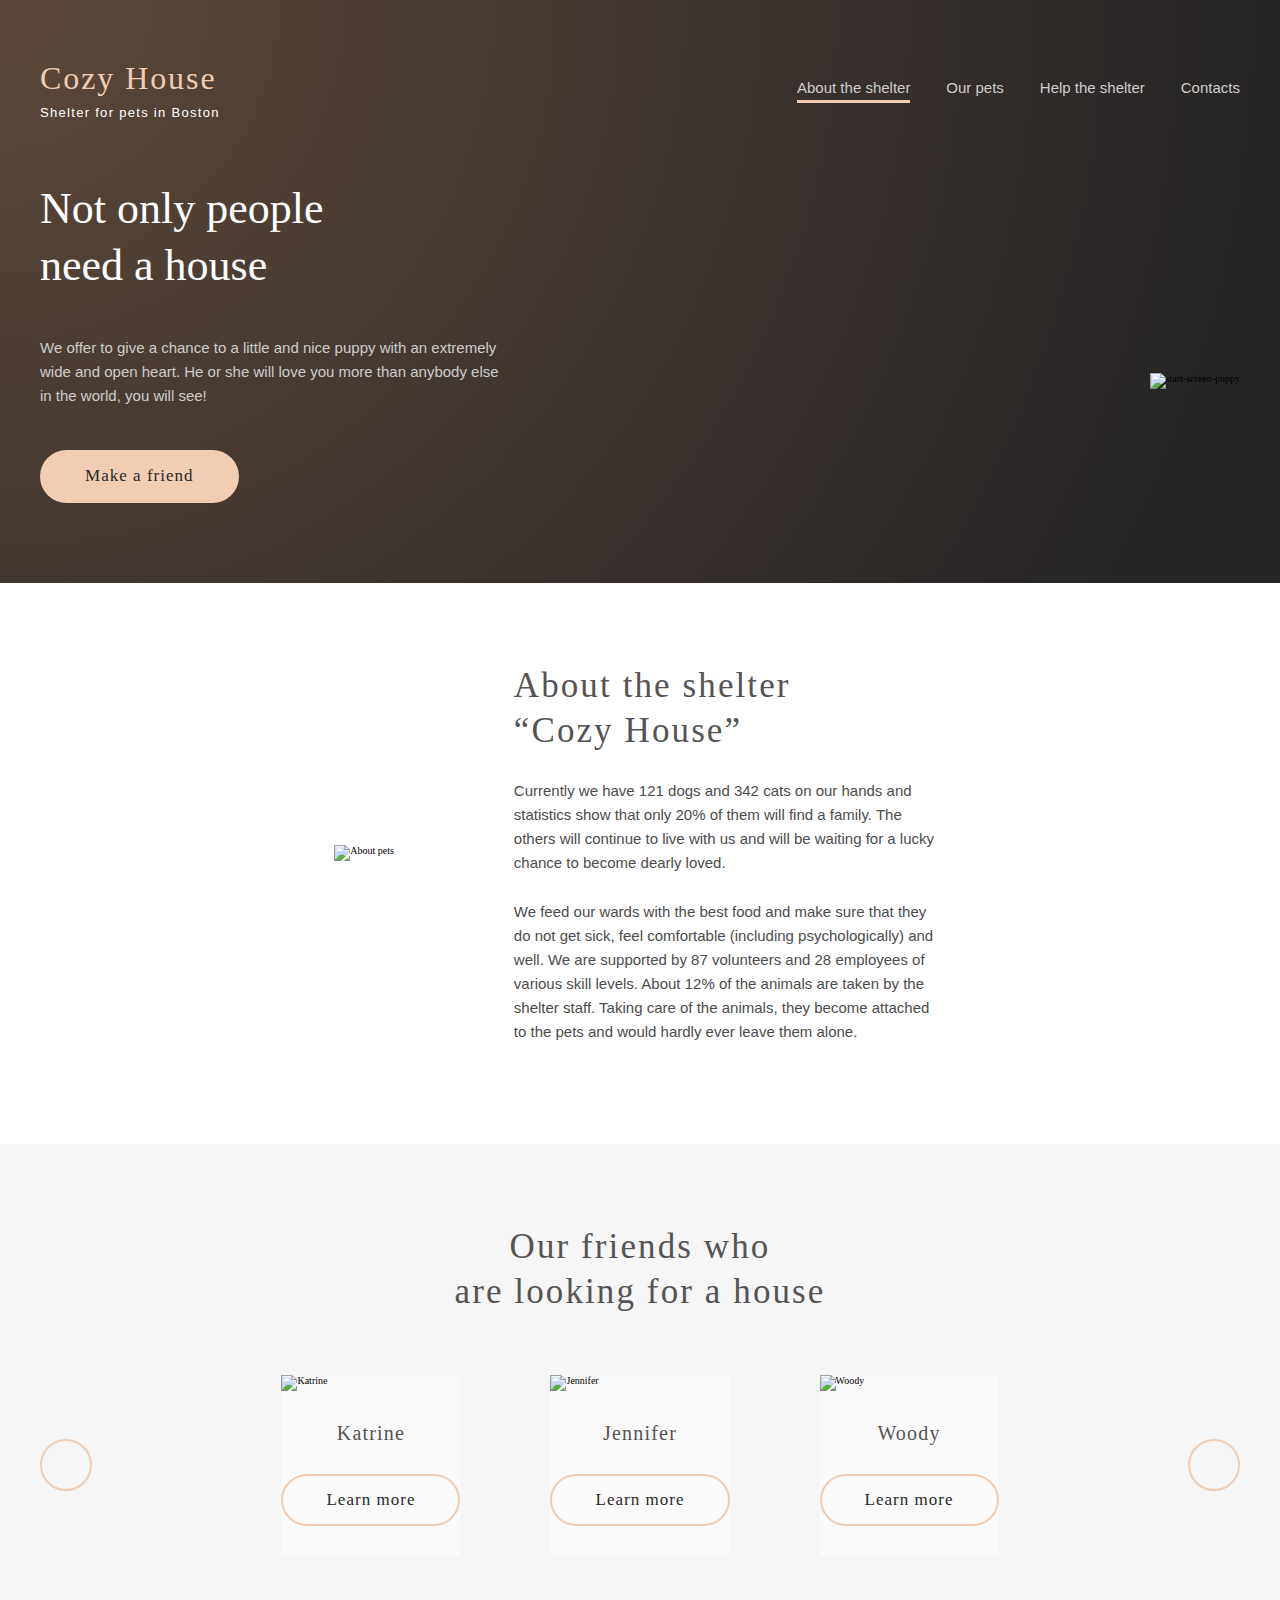
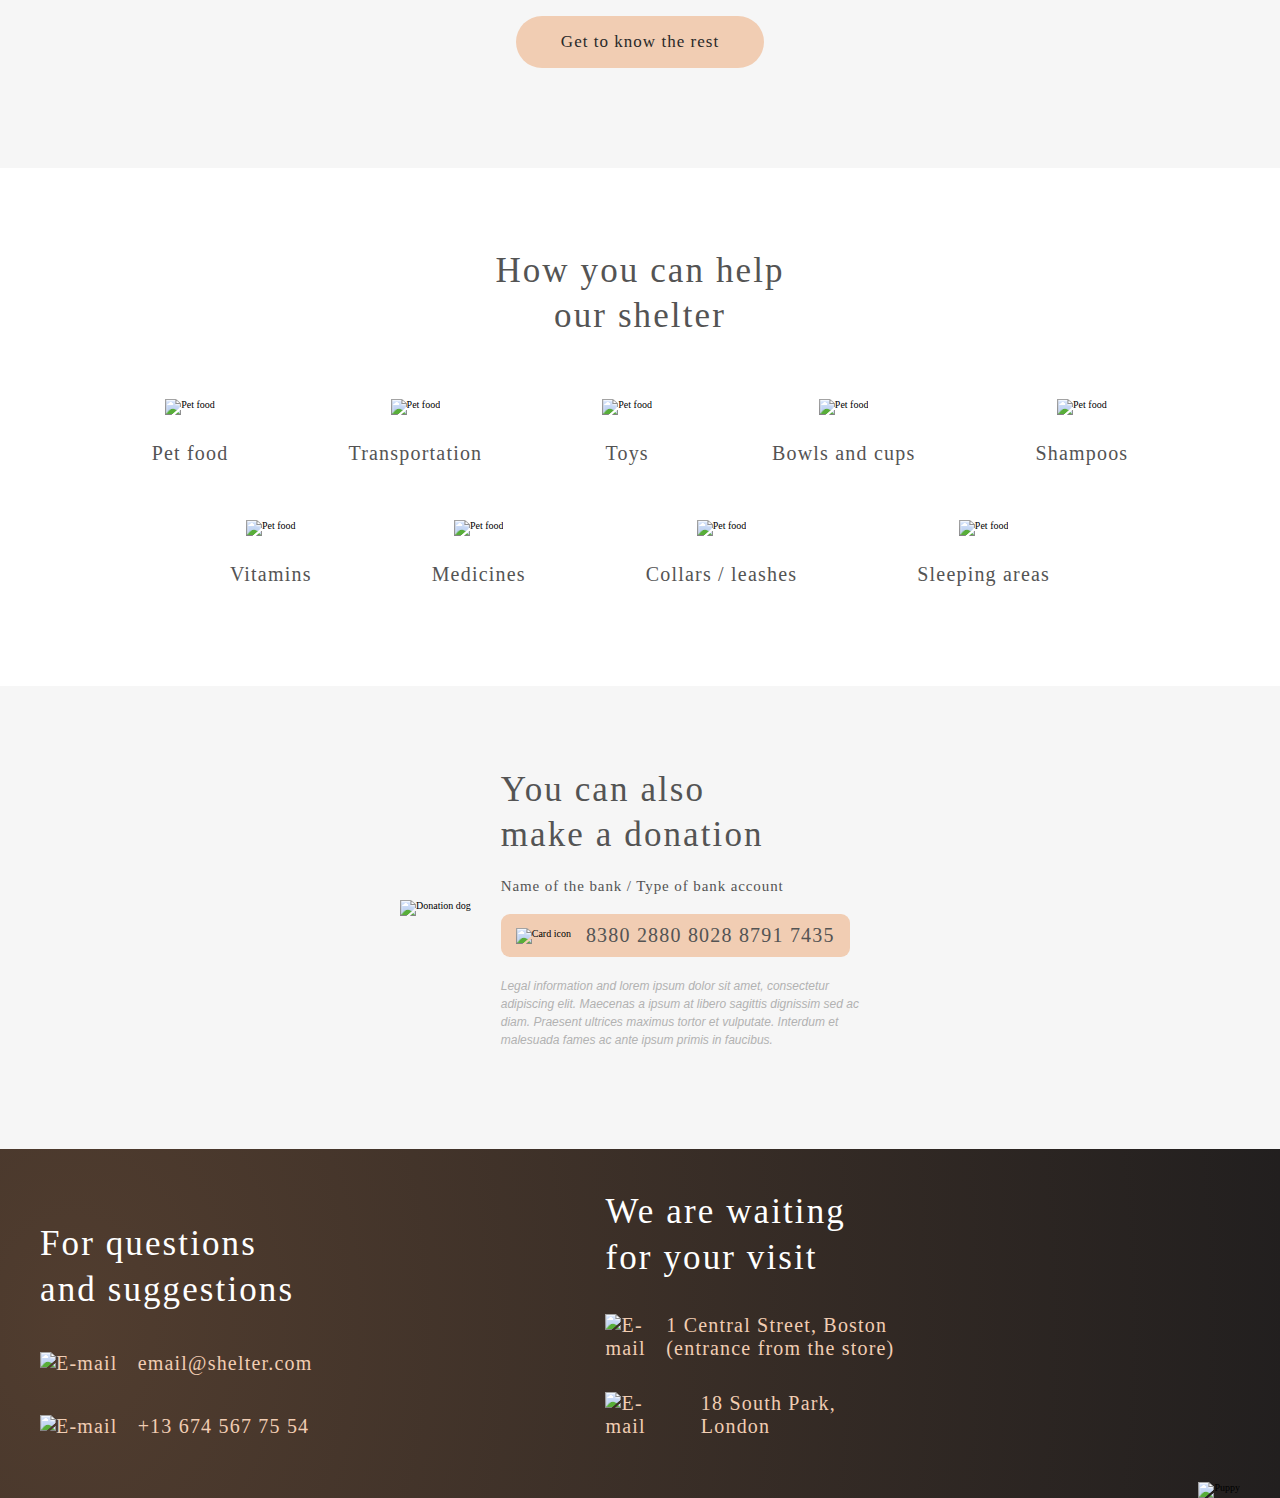
==== shelter/pages/main/main.html @ c1d905d0 "refactor: change main page html and styles structure" ====
<!DOCTYPE html>
<html lang="en">

<head>
    <meta charset="UTF-8">
    <meta name="viewport" content="width=device-width, initial-scale=1.0">
    <title>shelter</title>
    <link rel="stylesheet" href="main.css">
</head>

<body>
    <header class="header-container">
        <h1>Cozy House</h1>
        <div class="wrapper header">
            <div class="logo">
                <div class="logo__title">
                    Cozy House
                </div>
                <div class="logo__subtitle">
                    Shelter for pets in Boston
                </div>
            </div>
            <nav class="menu">
                <ul class="list">
                    <li class="list__item list__item_active">
                        <a class="list__link" href="#">
                            About the shelter
                        </a>
                    </li>
                    <li class="list__item">
                        <a class="list__link list__link_disabled"
                            href="/dotoshka-JS2020Q3/shelter/pages/pets/pets.html">
                            Our pets
                        </a>
                    </li>
                    <li class="list__item">
                        <a class="list__link list__link_disabled" href="#">
                            Help the shelter
                        </a>
                    </li>
                    <li class="list__item">
                        <a class="list__link list__link_disabled" href="#">
                            Contacts
                        </a>
                    </li>
                </ul>
            </nav>
        </div>
    </header>
    <main>
        <section class="start-screen-container">
            <div class="wrapper start-screen">
                <div class="start-screen-content">
                    <h2 class="start-screen-content__title">
                        <p>Not only people</p>
                        <p>need a house</p>
                    </h2>
                    <p class="start-screen-content__subtitle">
                        We offer to give a chance to a little and nice puppy
                        with an extremely wide and open heart. He or she
                        will love you more than anybody else in the world, you will see!
                    </p>
                    <button class="start-screen-content__button" type="button">
                        Make a friend
                    </button>
                </div>
                <div class="start-screen__img-wrapper">
                    <img class="start-screen__img content__img"
                        src="/dotoshka-JS2020Q3/shelter/assets/images/start-screen-puppy.png" alt="start-screen-puppy">
                </div>
            </div>
        </section>
        <section class="wrapper about">
            <div class="about__img-wrapper">
                <img class="about__img content__img" src="/dotoshka-JS2020Q3/shelter/assets/images/about-pets.png"
                    alt="About pets">
            </div>
            <div class="about-content">
                <h2 class="about-content__title">
                    <p>About the shelter</p>
                    <p>“Cozy House”</p>
                </h2>
                <div class="about-content__text">
                    <p>
                        Currently we have 121 dogs and 342 cats on our hands and statistics show
                        that only 20% of them will find a family. The others will continue
                        to live with us and will be waiting for a lucky chance to become dearly loved.
                    </p>
                    <p>
                        We feed our wards with the best food and make sure that they do not get sick,
                        feel comfortable (including psychologically) and well. We are supported
                        by 87 volunteers and 28 employees of various skill levels. About 12% of the animals
                        are taken by the shelter staff. Taking care of the animals, they become attached
                        to the pets and would hardly ever leave them alone.
                    </p>
                </div>
            </div>
        </section>
        <section class="friends-container">
            <div class="wrapper friends">
                <h3 class="friends__title">
                    <p>Our friends who</p>
                    <p>are looking for a house</p>
                </h3>
                <div class="slider">
                    <button class="slider-button" type="button">
                        <img class="slider-button__icon" src="/dotoshka-JS2020Q3/shelter/assets/icons/arrow_left.svg"
                            alt="">
                    </button>
                    <div class="slider-cards">
                        <div class="slider-card">
                            <img class="slider-card__img content__img"
                                src="/dotoshka-JS2020Q3/shelter/assets/images/pets-katrine.png" alt="Katrine">
                            <p class="slider-card__title">Katrine</p>
                            <button class="slider-card__button">Learn more</button>
                        </div>
                        <div class="slider-card">
                            <img class="slider-card__img content__img"
                                src="/dotoshka-JS2020Q3/shelter/assets/images/pets-jennifer.png" alt="Jennifer">
                            <p class="slider-card__title">Jennifer</p>
                            <button class="slider-card__button">Learn more</button>
                        </div>
                        <div class="slider-card">
                            <img class="slider-card__img content__img"
                                src="/dotoshka-JS2020Q3/shelter/assets/images/pets-woody.png" alt="Woody">
                            <p class="slider-card__title">Woody</p>
                            <button class="slider-card__button">Learn more</button>
                        </div>
                    </div>
                    <button class="slider-button">
                        <img class="slider-button__icon" src="/dotoshka-JS2020Q3/shelter/assets/icons/arrow_right.svg"
                            alt="">
                    </button>
                </div>
                <button class="friends__button">Get to know the rest</button>
            </div>
        </section>
        <section class="wrapper help">
            <h3 class="help__title">
                <p>How you can help</p>
                <p>our shelter</p>
            </h3>
            <div class="help-list">
                <div class="help-list__item">
                    <img src="/dotoshka-JS2020Q3/shelter/assets/icons/help/icon-pet-food.svg" alt="Pet food">
                    <p class="help-list__title">Pet food</p>
                </div>
                <div class="help-list__item">
                    <img src="/dotoshka-JS2020Q3/shelter/assets/icons/help/icon-transportation.svg" alt="Pet food">
                    <p class="help-list__title">Transportation</p>
                </div>
                <div class="help-list__item">
                    <img src="/dotoshka-JS2020Q3/shelter/assets/icons/help/icon-toys.svg" alt="Pet food">
                    <p class="help-list__title">Toys</p>
                </div>
                <div class="help-list__item">
                    <img src="/dotoshka-JS2020Q3/shelter/assets/icons/help/icon-bowls-and-cups.svg" alt="Pet food">
                    <p class="help-list__title">Bowls and cups</p>
                </div>
                <div class="help-list__item">
                    <img src="/dotoshka-JS2020Q3/shelter/assets/icons/help/icon-shampoos.svg" alt="Pet food">
                    <p class="help-list__title">Shampoos</p>
                </div>
                <div class="help-list__item">
                    <img src="/dotoshka-JS2020Q3/shelter/assets/icons/help/icon-vitamins.svg" alt="Pet food">
                    <p class="help-list__title">Vitamins</p>
                </div>
                <div class="help-list__item">
                    <img src="/dotoshka-JS2020Q3/shelter/assets/icons/help/icon-medicines.svg" alt="Pet food">
                    <p class="help-list__title">Medicines</p>
                </div>
                <div class="help-list__item">
                    <img src="/dotoshka-JS2020Q3/shelter/assets/icons/help/icon-collars-leashes.svg" alt="Pet food">
                    <p class="help-list__title">Collars / leashes</p>
                </div>
                <div class="help-list__item">
                    <img src="/dotoshka-JS2020Q3/shelter/assets/icons/help/icon-sleeping-area.svg" alt="Pet food">
                    <p class="help-list__title">Sleeping areas</p>
                </div>
            </div>
        </section>
        <section class="donation-container" id="donation">
            <div class="wrapper donation">
                <div class="donation__img-wrapper">
                    <img class="donation__img content__img"
                        src="/dotoshka-JS2020Q3/shelter/assets/images/donation-dog.png" alt="Donation dog">
                </div>
                <div class="donation-content">
                    <h3 class="donation-content__title">
                        <p>You can also </p>
                        <p>make a donation</p>
                    </h3>
                    <div class="donation-content__bank">
                        <p>Name of the bank / Type of bank account</p>
                    </div>
                    <div class="donation-content__card">
                        <img class="donation-content__card-icon"
                            src="/dotoshka-JS2020Q3/shelter/assets/icons/credit-card.svg" alt="Card icon">
                        <a class="donation-content__card-number" href="#donation">
                            8380 2880 8028 8791 7435
                        </a>
                    </div>
                    <p class="donation-content__legal">
                        Legal information and lorem ipsum dolor sit amet, consectetur adipiscing elit.
                        Maecenas a ipsum at libero sagittis dignissim sed ac diam. Praesent ultrices
                        maximus tortor et vulputate. Interdum et malesuada fames ac ante ipsum primis in faucibus.
                    </p>
                </div>
            </div>
        </section>
    </main>
    <footer class="footer-container">
        <div class="wrapper footer">
            <div class="footer-content">
                <h3 class="footer-content__title">
                    <p>For questions</p>
                    <p>and suggestions</p>
                </h3>
                <a class="footer-content__link" href="mailto:email@shelter.com" target="_blank">
                    <img class="footer-content__icon" src="/dotoshka-JS2020Q3/shelter/assets/icons/icon-email.svg"
                        alt="E-mail" />
                    email@shelter.com
                </a>
                <a class="footer-content__link" href="tel:+136745677554" target="_blank">
                    <img class="footer-content__icon" src="/dotoshka-JS2020Q3/shelter/assets/icons/icon-phone.svg"
                        alt="E-mail" />
                    +13 674 567 75 54
                </a>
            </div>
            <div class="footer-content">
                <h3 class="footer-content__title">
                    <p>We are waiting</p>
                    <p>for your visit</p>
                </h3>
                <a class="footer-content__link" href="https://goo.gl/maps/HouZCQU6gogQcJx47" target="_blank">
                    <img class="footer-content__icon" src="/dotoshka-JS2020Q3/shelter/assets/icons/icon-marker.svg"
                        alt="E-mail" />
                    <p>
                        <span>1 Central Street, Boston</span>
                        <span>(entrance from the store)</span>
                    </p>
                </a>
                <a class="footer-content__link" href="https://goo.gl/maps/kNLszwUGrpm9ne1p7" target="_blank">
                    <img class="footer-content__icon" src="/dotoshka-JS2020Q3/shelter/assets/icons/icon-marker.svg"
                        alt="E-mail" />
                    <p>18 South Park, London </p>
                </a>
            </div>
            <div class="footer__img-wrapper">
                <img class="footer__img content__img" src="/dotoshka-JS2020Q3/shelter/assets/images/footer-puppy.png"
                    alt="Puppy">
            </div>
        </div>
    </footer>
</body>

</html>
---- shelter/pages/main/main.css ----
/* Variables */
/* Mixin */
/* Common */
* {
  margin: 0;
  padding: 0;
  -webkit-box-sizing: border-box;
          box-sizing: border-box;
}

html {
  font-size: 10px;
}

.wrapper {
  max-width: 1200px;
  margin: 0 auto;
  display: -webkit-box;
  display: -ms-flexbox;
  display: flex;
}

.content__img {
  display: block;
  width: 100%;
  height: auto;
}

/* Header */
.header-container {
  width: 100%;
  padding: 6rem 0;
  position: absolute;
}

.header-container h1 {
  width: 1px;
  height: 1px;
  opacity: 0;
}

.header {
  -webkit-box-pack: justify;
      -ms-flex-pack: justify;
          justify-content: space-between;
  -webkit-box-align: center;
      -ms-flex-align: center;
          align-items: center;
}

.logo {
  display: -webkit-box;
  display: -ms-flexbox;
  display: flex;
  -webkit-box-orient: vertical;
  -webkit-box-direction: normal;
      -ms-flex-direction: column;
          flex-direction: column;
}

.logo__title {
  color: #F1CDB3;
  font-family: Georgia, 'Times New Roman', Times, serif;
  font-size: 3.2rem;
  letter-spacing: 0.06em;
  line-height: 110%;
}

.logo__subtitle {
  color: #FFFFFF;
  font-family: Arial, Helvetica, sans-serif;
  font-size: 1.3rem;
  letter-spacing: 0.1em;
  line-height: 110%;
  margin-top: 1rem;
  text-align: center;
}

.menu .list {
  width: 44.3rem;
  display: -webkit-box;
  display: -ms-flexbox;
  display: flex;
  -webkit-box-pack: justify;
      -ms-flex-pack: justify;
          justify-content: space-between;
  -webkit-box-align: center;
      -ms-flex-align: center;
          align-items: center;
  list-style: none;
  padding-bottom: 0.5rem;
}

.menu .list__item_active {
  padding-top: 0.3rem;
  border-bottom: 3px solid #F1CDB3;
  color: #FAFAFA;
}

.menu .list__link {
  color: #CDCDCD;
  text-decoration: none;
  font-family: Arial, Helvetica, sans-serif;
  font-size: 1.5rem;
  line-height: 160%;
}

.menu .list__link:hover {
  color: #FAFAFA;
}

/* Start screen */
.start-screen-container {
  background: url(/dotoshka-JS2020Q3/shelter/assets/images/noise_transparent@2x.png), radial-gradient(100% 215.42% at 0% 0%, #5B483A 0%, #262425 100%), #211F20;
  padding-top: 18rem;
}

.start-screen {
  -webkit-box-pack: justify;
      -ms-flex-pack: justify;
          justify-content: space-between;
  -webkit-box-align: center;
      -ms-flex-align: center;
          align-items: center;
}

.start-screen-content {
  display: -webkit-box;
  display: -ms-flexbox;
  display: flex;
  -webkit-box-orient: vertical;
  -webkit-box-direction: normal;
      -ms-flex-direction: column;
          flex-direction: column;
  -webkit-box-pack: center;
      -ms-flex-pack: center;
          justify-content: center;
  -webkit-box-align: start;
      -ms-flex-align: start;
          align-items: flex-start;
  max-width: 39%;
  padding-bottom: 8rem;
}

.start-screen-content__title {
  font-family: Georgia;
  font-size: 4.4rem;
  font-weight: 400;
  line-height: 130%;
  color: #FFFFFF;
}

.start-screen-content__subtitle {
  font-family: Arial;
  font-weight: 400;
  font-size: 1.5rem;
  line-height: 160%;
  color: #CDCDCD;
  margin: 4.2rem 0;
}

.start-screen-content__button {
  font-family: Georgia;
  font-size: 1.7rem;
  line-height: 130%;
  letter-spacing: 0.06em;
  color: #292929;
  background: #F1CDB3;
  border-radius: 10rem;
  border: none;
  outline: none;
  cursor: pointer;
  padding: 1.5rem 4.5rem;
}

.start-screen-content__button:hover {
  background: #FDDCC4;
}

/* About */
.about {
  -webkit-box-pack: center;
      -ms-flex-pack: center;
          justify-content: center;
  -webkit-box-align: center;
      -ms-flex-align: center;
          align-items: center;
  padding-top: 8rem;
  padding-bottom: 10rem;
}

.about-content {
  margin-left: 10%;
  max-width: 36%;
}

.about-content__title {
  font-family: Georgia;
  font-size: 3.5rem;
  font-weight: 400;
  line-height: 130%;
  letter-spacing: 0.06em;
  color: #545454;
}

.about-content__text {
  font-family: Arial;
  font-weight: 400;
  font-size: 1.5rem;
  line-height: 160%;
  color: #4C4C4C;
}

.about-content__text p:first-child {
  padding: 2.5rem 0;
}

/* Friends */
.friends-container {
  background-color: #F6F6F6;
}

.friends {
  padding: 8rem 0 10rem;
  -webkit-box-orient: vertical;
  -webkit-box-direction: normal;
      -ms-flex-direction: column;
          flex-direction: column;
  -webkit-box-align: center;
      -ms-flex-align: center;
          align-items: center;
}

.friends__title {
  font-family: Georgia;
  font-size: 3.5rem;
  font-weight: 400;
  line-height: 130%;
  letter-spacing: 0.06em;
  color: #545454;
  text-align: center;
}

.friends__button {
  font-family: Georgia;
  font-size: 1.7rem;
  line-height: 130%;
  letter-spacing: 0.06em;
  color: #292929;
  background: #F1CDB3;
  border-radius: 10rem;
  border: none;
  outline: none;
  cursor: pointer;
  padding: 1.5rem 4.5rem;
}

.friends__button:hover {
  background: #FDDCC4;
}

.slider {
  display: -webkit-box;
  display: -ms-flexbox;
  display: flex;
  margin: 6rem 0;
  width: 100%;
  -webkit-box-pack: justify;
      -ms-flex-pack: justify;
          justify-content: space-between;
  -webkit-box-align: center;
      -ms-flex-align: center;
          align-items: center;
}

.slider-button {
  font-family: Georgia;
  font-size: 1.7rem;
  line-height: 130%;
  letter-spacing: 0.06em;
  color: #292929;
  background: #F1CDB3;
  border-radius: 10rem;
  border: none;
  outline: none;
  cursor: pointer;
  padding: 1.5rem 4.5rem;
  background: none;
  border: 2px solid #F1CDB3;
  padding: 1.3rem 4.3rem;
  width: 5.2rem;
  height: 5.2rem;
  border-radius: 50%;
  padding: 0;
}

.slider-button:hover {
  background: #FDDCC4;
}

.slider-button:hover {
  background: #FDDCC4;
  border: 2px solid #FDDCC4;
}

.slider-button__icon {
  margin: 2.1rem 1.7rem;
}

.slider-cards {
  display: -webkit-box;
  display: -ms-flexbox;
  display: flex;
  -webkit-box-align: center;
      -ms-flex-align: center;
          align-items: center;
  overflow: hidden;
}

.slider-card {
  display: -webkit-box;
  display: -ms-flexbox;
  display: flex;
  -webkit-box-orient: vertical;
  -webkit-box-direction: normal;
      -ms-flex-direction: column;
          flex-direction: column;
  -webkit-box-align: center;
      -ms-flex-align: center;
          align-items: center;
  background-color: #FAFAFA;
}

.slider-card:hover {
  background-color: #FFFFFF;
  -webkit-transform: scale(1.01);
          transform: scale(1.01);
}

.slider-card:nth-child(2) {
  margin: 0 9rem;
}

.slider-card__title {
  font-family: Georgia;
  font-size: 2rem;
  line-height: 110%;
  letter-spacing: 0.06em;
  color: #545454;
  margin-top: 3.1rem;
}

.slider-card__button {
  font-family: Georgia;
  font-size: 1.7rem;
  line-height: 130%;
  letter-spacing: 0.06em;
  color: #292929;
  background: #F1CDB3;
  border-radius: 10rem;
  border: none;
  outline: none;
  cursor: pointer;
  padding: 1.5rem 4.5rem;
  background: none;
  border: 2px solid #F1CDB3;
  padding: 1.3rem 4.3rem;
  margin: 3rem auto;
}

.slider-card__button:hover {
  background: #FDDCC4;
}

.slider-card__button:hover {
  background: #FDDCC4;
  border: 2px solid #FDDCC4;
}

/* Help */
.help {
  padding-top: 8rem;
  padding-bottom: 10rem;
  -webkit-box-orient: vertical;
  -webkit-box-direction: normal;
      -ms-flex-direction: column;
          flex-direction: column;
}

.help__title {
  font-family: Georgia;
  font-size: 3.5rem;
  font-weight: 400;
  line-height: 130%;
  letter-spacing: 0.06em;
  color: #545454;
  text-align: center;
  margin-bottom: 0.5rem;
}

.help-list {
  display: -webkit-box;
  display: -ms-flexbox;
  display: flex;
  -ms-flex-wrap: wrap;
      flex-wrap: wrap;
  -webkit-box-pack: center;
      -ms-flex-pack: center;
          justify-content: center;
}

.help-list__item {
  margin: 5.5rem 6rem 0;
  text-align: center;
}

.help-list__title {
  font-family: Georgia;
  font-size: 2rem;
  font-weight: 400;
  line-height: 115%;
  letter-spacing: 0.06em;
  color: #545454;
  text-align: center;
  margin-top: 2.7rem;
}

/* Donation */
.donation-container {
  background-color: #F6F6F6;
}

.donation {
  -webkit-box-pack: center;
      -ms-flex-pack: center;
          justify-content: center;
  -webkit-box-align: center;
      -ms-flex-align: center;
          align-items: center;
  padding-top: 8.1rem;
  padding-bottom: 10rem;
}

.donation-content {
  max-width: 31.6%;
  margin-left: 2.5%;
  display: -webkit-box;
  display: -ms-flexbox;
  display: flex;
  -webkit-box-orient: vertical;
  -webkit-box-direction: normal;
      -ms-flex-direction: column;
          flex-direction: column;
}

.donation-content__title {
  font-family: Georgia;
  font-size: 3.5rem;
  font-weight: 400;
  line-height: 130%;
  letter-spacing: 0.06em;
  color: #545454;
  margin-bottom: 2rem;
}

.donation-content__bank {
  font-family: Georgia;
  font-size: 1.5rem;
  line-height: 110%;
  letter-spacing: 0.06em;
  color: #545454;
}

.donation-content__card {
  display: -webkit-box;
  display: -ms-flexbox;
  display: flex;
  background: #F1CDB3;
  border-radius: 9px;
  -webkit-box-align: center;
      -ms-flex-align: center;
          align-items: center;
  padding: 1rem 1.5rem;
  margin: 2rem 0;
  max-width: -webkit-fit-content;
  max-width: -moz-fit-content;
  max-width: fit-content;
}

.donation-content__card-number {
  font-family: Georgia;
  font-size: 2rem;
  font-weight: 400;
  line-height: 115%;
  letter-spacing: 0.06em;
  color: #545454;
  text-align: center;
  text-decoration: none;
  margin-left: 1.5rem;
}

.donation-content__card-number:hover {
  -webkit-transform: scale(1.01);
          transform: scale(1.01);
}

.donation-content__legal {
  font-family: Arial;
  font-style: italic;
  font-size: 1.2rem;
  line-height: 150%;
  color: #B2B2B2;
}

/* Footer */
.footer-container {
  background: url(/dotoshka-JS2020Q3/shelter/assets/images/noise_transparent@2x.png), radial-gradient(110.67% 538.64% at 5.73% 50%, #513D2F 0%, #1A1A1C 100%), #211F20;
}

.footer {
  -webkit-box-pack: justify;
      -ms-flex-pack: justify;
          justify-content: space-between;
  -webkit-box-align: end;
      -ms-flex-align: end;
          align-items: flex-end;
  padding-top: 4rem;
}

.footer__img-wrapper {
  max-width: calc(100% / 3 - 10rem);
}

.footer-content {
  padding-bottom: 6rem;
  max-width: calc(100% / 3 - 10rem);
}

.footer-content:nth-child(1) a:nth-child(2) {
  margin-top: 4rem;
  margin-bottom: 4rem;
}

.footer-content:nth-child(2) a:nth-child(2) {
  margin-top: 3.4rem;
  margin-bottom: 3.2rem;
}

.footer-content__title {
  font-family: Georgia;
  font-size: 3.5rem;
  font-weight: 400;
  line-height: 130%;
  letter-spacing: 0.06em;
  color: #545454;
  color: #FFFFFF;
}

.footer-content__link {
  display: -webkit-box;
  display: -ms-flexbox;
  display: flex;
  -webkit-box-align: center;
      -ms-flex-align: center;
          align-items: center;
  text-decoration: none;
  font-family: Georgia;
  font-size: 2rem;
  font-weight: 400;
  line-height: 115%;
  letter-spacing: 0.06em;
  color: #545454;
  text-align: center;
  color: #F1CDB3;
  text-align: left;
}

.footer-content__icon {
  margin-right: 2rem;
}
/*# sourceMappingURL=main.css.map */
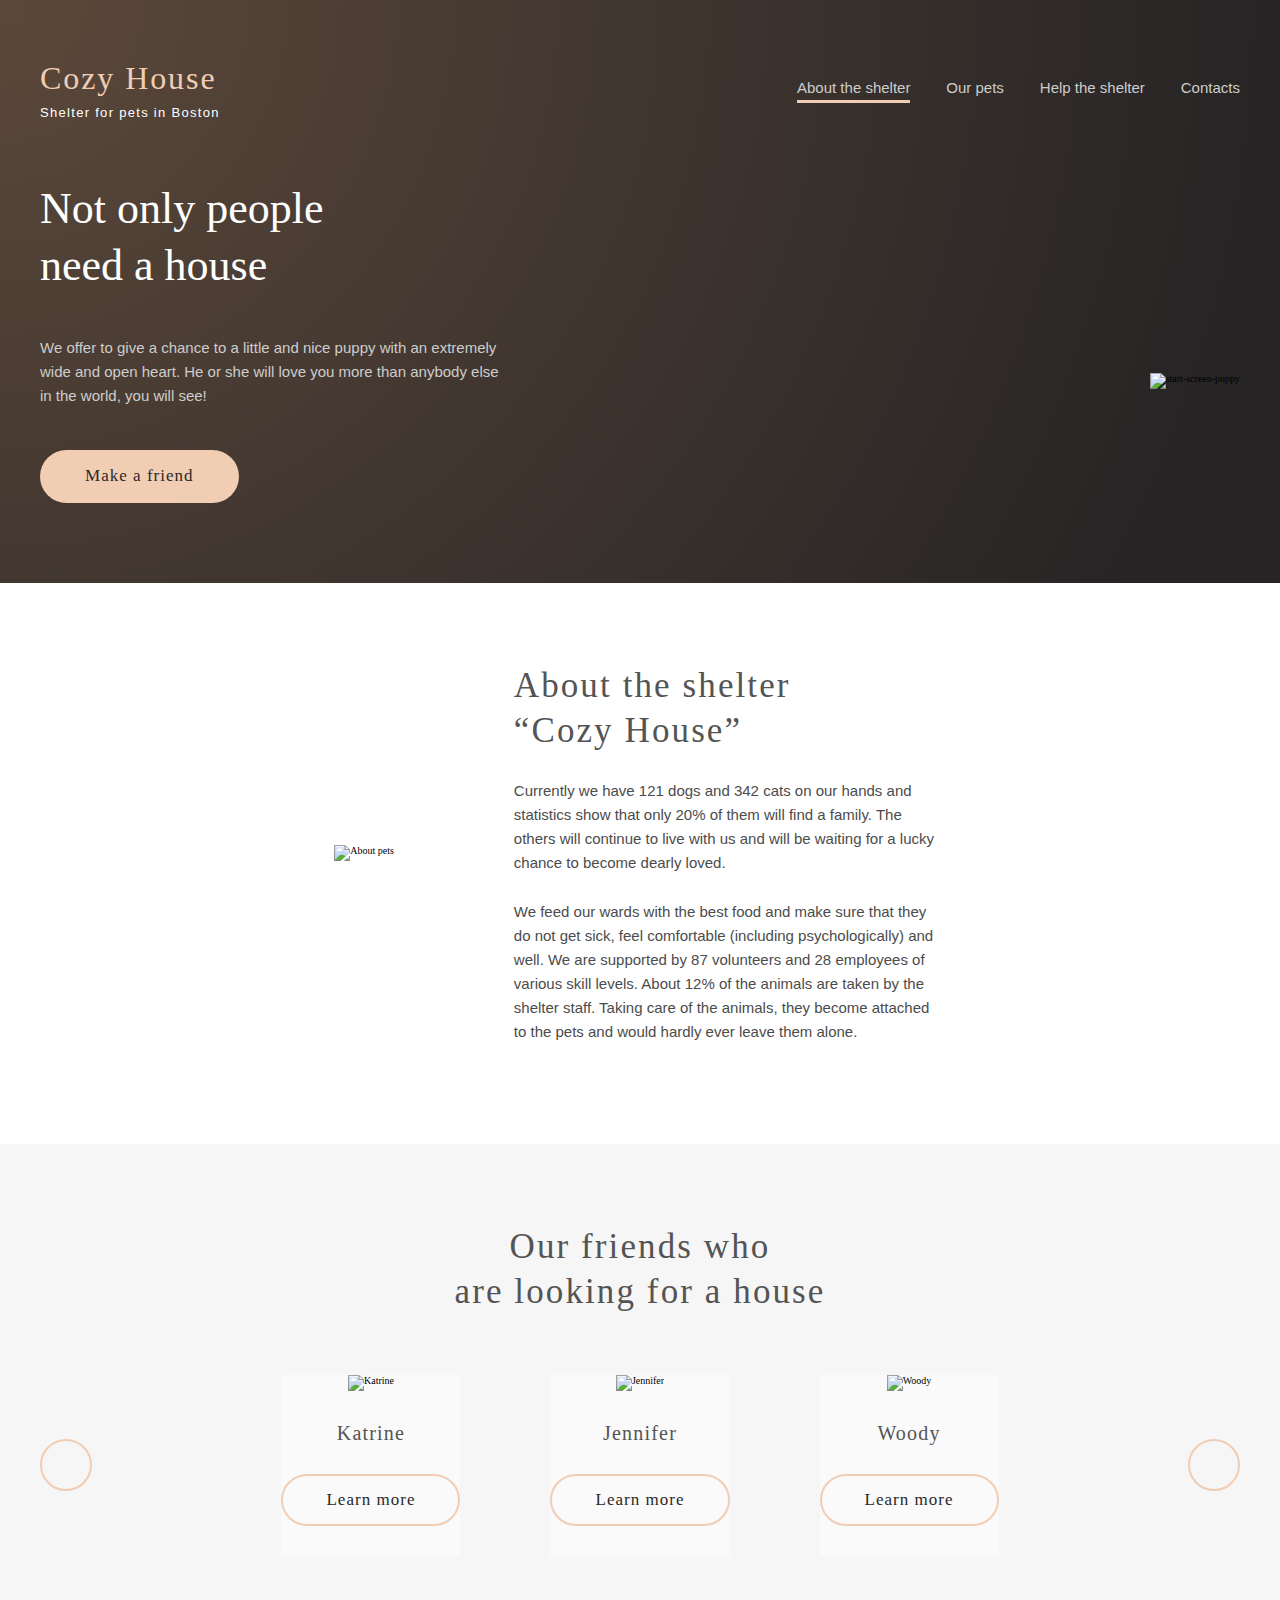
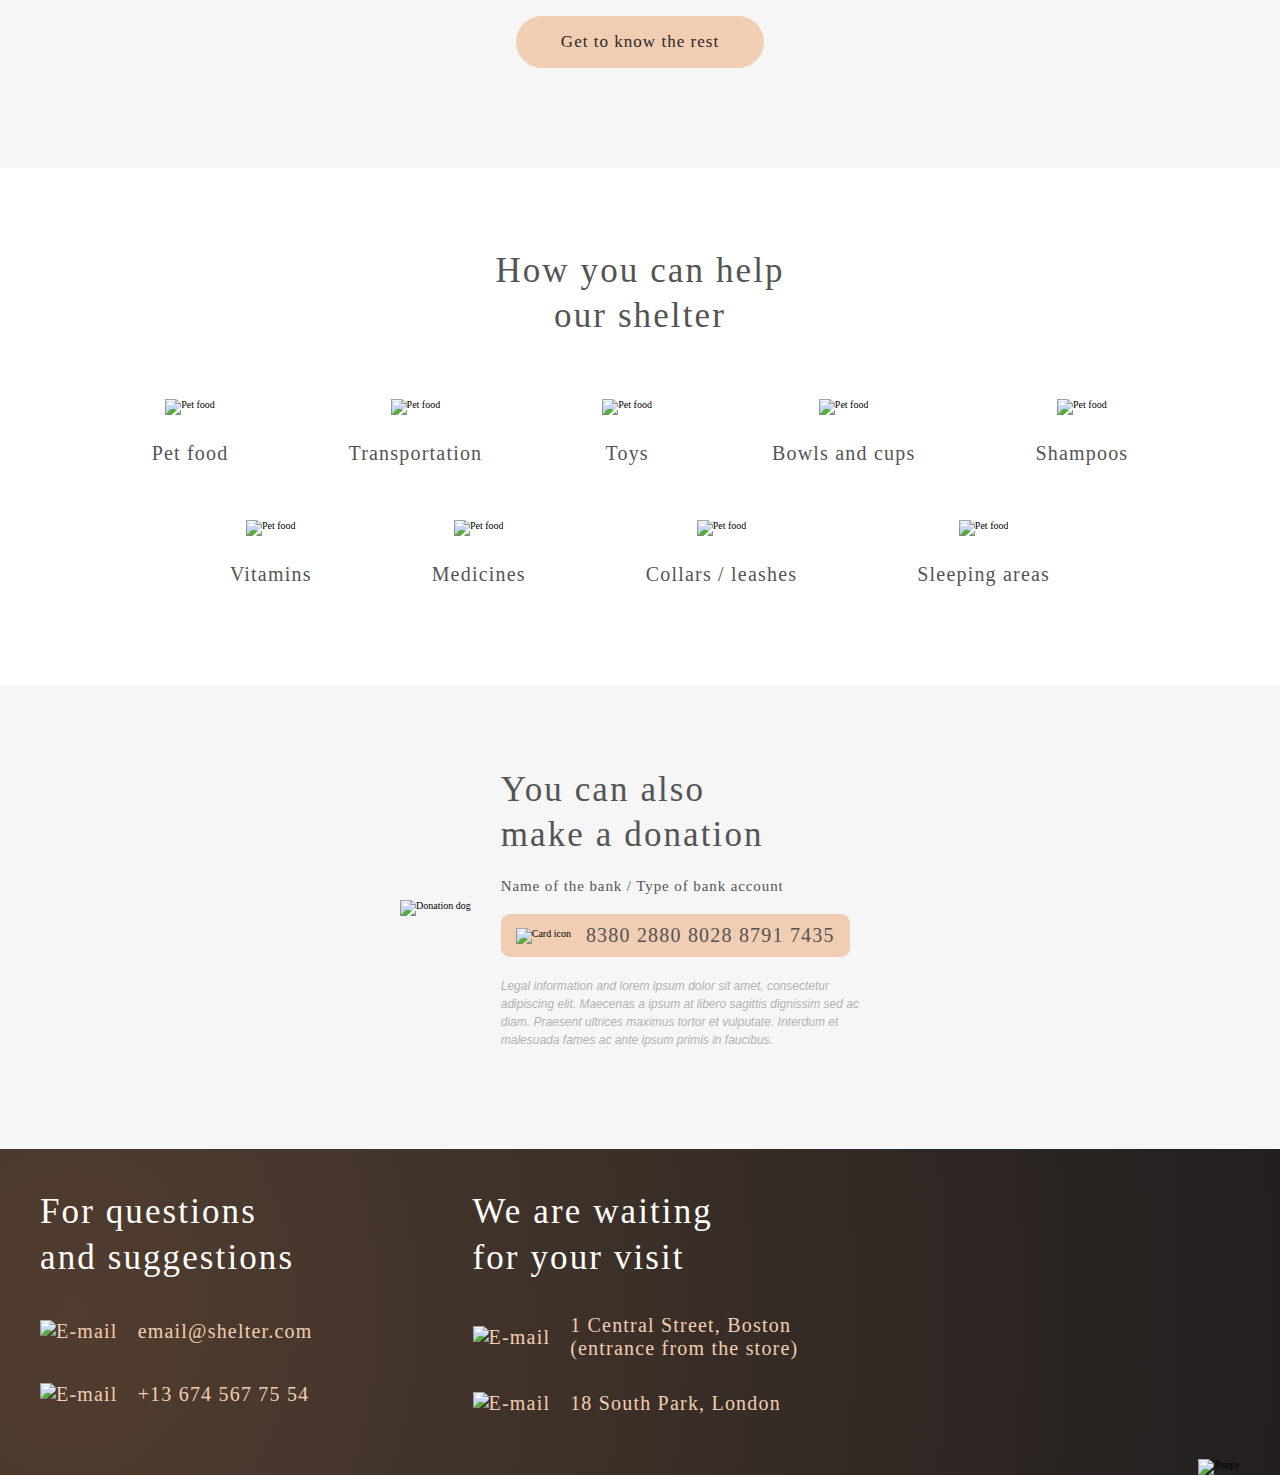
==== commit a269bc91: "feat: add media query for tablet screen" ====
--- a/shelter/pages/main/main.html
+++ b/shelter/pages/main/main.html
@@ -109,19 +109,19 @@
                     </button>
                     <div class="slider-cards">
                         <div class="slider-card">
-                            <img class="slider-card__img content__img"
+                            <img class="slider-card__img"
                                 src="/dotoshka-JS2020Q3/shelter/assets/images/pets-katrine.png" alt="Katrine">
                             <p class="slider-card__title">Katrine</p>
                             <button class="slider-card__button">Learn more</button>
                         </div>
                         <div class="slider-card">
-                            <img class="slider-card__img content__img"
+                            <img class="slider-card__img"
                                 src="/dotoshka-JS2020Q3/shelter/assets/images/pets-jennifer.png" alt="Jennifer">
                             <p class="slider-card__title">Jennifer</p>
                             <button class="slider-card__button">Learn more</button>
                         </div>
                         <div class="slider-card">
-                            <img class="slider-card__img content__img"
+                            <img class="slider-card__img"
                                 src="/dotoshka-JS2020Q3/shelter/assets/images/pets-woody.png" alt="Woody">
                             <p class="slider-card__title">Woody</p>
                             <button class="slider-card__button">Learn more</button>
@@ -212,39 +212,41 @@
     <footer class="footer-container">
         <div class="wrapper footer">
             <div class="footer-content">
-                <h3 class="footer-content__title">
-                    <p>For questions</p>
-                    <p>and suggestions</p>
-                </h3>
-                <a class="footer-content__link" href="mailto:email@shelter.com" target="_blank">
-                    <img class="footer-content__icon" src="/dotoshka-JS2020Q3/shelter/assets/icons/icon-email.svg"
-                        alt="E-mail" />
-                    email@shelter.com
-                </a>
-                <a class="footer-content__link" href="tel:+136745677554" target="_blank">
-                    <img class="footer-content__icon" src="/dotoshka-JS2020Q3/shelter/assets/icons/icon-phone.svg"
-                        alt="E-mail" />
-                    +13 674 567 75 54
-                </a>
-            </div>
-            <div class="footer-content">
-                <h3 class="footer-content__title">
-                    <p>We are waiting</p>
-                    <p>for your visit</p>
-                </h3>
-                <a class="footer-content__link" href="https://goo.gl/maps/HouZCQU6gogQcJx47" target="_blank">
-                    <img class="footer-content__icon" src="/dotoshka-JS2020Q3/shelter/assets/icons/icon-marker.svg"
-                        alt="E-mail" />
-                    <p>
-                        <span>1 Central Street, Boston</span>
-                        <span>(entrance from the store)</span>
-                    </p>
-                </a>
-                <a class="footer-content__link" href="https://goo.gl/maps/kNLszwUGrpm9ne1p7" target="_blank">
-                    <img class="footer-content__icon" src="/dotoshka-JS2020Q3/shelter/assets/icons/icon-marker.svg"
-                        alt="E-mail" />
-                    <p>18 South Park, London </p>
-                </a>
+                <div class="footer-content__contacts">
+                    <h3 class="footer-content__title">
+                        <p>For questions</p>
+                        <p>and suggestions</p>
+                    </h3>
+                    <a class="footer-content__link" href="mailto:email@shelter.com" target="_blank">
+                        <img class="footer-content__icon" src="/dotoshka-JS2020Q3/shelter/assets/icons/icon-email.svg"
+                            alt="E-mail" />
+                        email@shelter.com
+                    </a>
+                    <a class="footer-content__link" href="tel:+136745677554" target="_blank">
+                        <img class="footer-content__icon" src="/dotoshka-JS2020Q3/shelter/assets/icons/icon-phone.svg"
+                            alt="E-mail" />
+                        +13 674 567 75 54
+                    </a>
+                </div>
+                <div class="footer-content__location">
+                    <h3 class="footer-content__title">
+                        <p>We are waiting</p>
+                        <p>for your visit</p>
+                    </h3>
+                    <a class="footer-content__link" href="https://goo.gl/maps/HouZCQU6gogQcJx47" target="_blank">
+                        <img class="footer-content__icon" src="/dotoshka-JS2020Q3/shelter/assets/icons/icon-marker.svg"
+                            alt="E-mail" />
+                        <span class="footer-content__text">
+                            <span>1 Central Street, Boston</span>
+                            <span>(entrance from the store)</span>
+                        </span>  
+                    </a>
+                    <a class="footer-content__link" href="https://goo.gl/maps/kNLszwUGrpm9ne1p7" target="_blank">
+                        <img class="footer-content__icon" src="/dotoshka-JS2020Q3/shelter/assets/icons/icon-marker.svg"
+                            alt="E-mail" />
+                        <p>18 South Park, London </p>
+                    </a>
+                </div>
             </div>
             <div class="footer__img-wrapper">
                 <img class="footer__img content__img" src="/dotoshka-JS2020Q3/shelter/assets/images/footer-puppy.png"
--- a/shelter/pages/main/main.css
+++ b/shelter/pages/main/main.css
@@ -314,7 +314,6 @@
   -webkit-box-align: center;
       -ms-flex-align: center;
           align-items: center;
-  overflow: hidden;
 }
 
 .slider-card {
@@ -333,12 +332,10 @@
 
 .slider-card:hover {
   background-color: #FFFFFF;
-  -webkit-transform: scale(1.01);
-          transform: scale(1.01);
-}
-
-.slider-card:nth-child(2) {
-  margin: 0 9rem;
+}
+
+.slider-card:not(:last-child) {
+  margin-right: 9rem;
 }
 
 .slider-card__title {
@@ -527,23 +524,29 @@
   padding-top: 4rem;
 }
 
-.footer__img-wrapper {
-  max-width: calc(100% / 3 - 10rem);
-}
-
 .footer-content {
-  padding-bottom: 6rem;
-  max-width: calc(100% / 3 - 10rem);
-}
-
-.footer-content:nth-child(1) a:nth-child(2) {
+  display: -webkit-box;
+  display: -ms-flexbox;
+  display: flex;
+  margin-bottom: 6rem;
+}
+
+.footer-content__contacts {
+  margin-right: 16rem;
+}
+
+.footer-content__contacts a:nth-child(2) {
   margin-top: 4rem;
   margin-bottom: 4rem;
 }
 
-.footer-content:nth-child(2) a:nth-child(2) {
+.footer-content__location a:nth-child(2) {
   margin-top: 3.4rem;
   margin-bottom: 3.2rem;
+}
+
+.footer-content__location a:nth-child(2) span span {
+  display: block;
 }
 
 .footer-content__title {
@@ -578,4 +581,109 @@
 .footer-content__icon {
   margin-right: 2rem;
 }
+
+/* Tablet */
+@media (max-width: 1279px) {
+  /* Common */
+  .wrapper {
+    max-width: 92.18%;
+  }
+  /* Header */
+  .header-container {
+    padding: 3rem 3rem 6rem;
+  }
+  .header {
+    max-width: 100%;
+  }
+  /* Start screen */
+  .start-screen-container {
+    padding-top: 15rem;
+  }
+  .start-screen {
+    -webkit-box-orient: vertical;
+    -webkit-box-direction: normal;
+        -ms-flex-direction: column;
+            flex-direction: column;
+  }
+  .start-screen-content {
+    max-width: 65%;
+    padding-bottom: 10rem;
+  }
+  .start-screen-content__button {
+    -ms-flex-item-align: center;
+        -ms-grid-row-align: center;
+        align-self: center;
+  }
+  .start-screen__img-wrapper {
+    -ms-flex-item-align: end;
+        align-self: flex-end;
+    max-width: 56.9rem;
+  }
+  /* About */
+  .about {
+    -webkit-box-orient: vertical;
+    -webkit-box-direction: reverse;
+        -ms-flex-direction: column-reverse;
+            flex-direction: column-reverse;
+  }
+  .about-content {
+    margin-left: 0;
+    margin-bottom: 8rem;
+    max-width: 61.5%;
+  }
+  /* Friends */
+  .slider-cards {
+    width: 82.4%;
+    -webkit-box-pack: center;
+        -ms-flex-pack: center;
+            justify-content: center;
+  }
+  .slider-card:last-child {
+    display: none;
+  }
+  .slider-card:not(:last-child) {
+    margin-right: 0;
+  }
+  .slider-card:first-child {
+    margin-right: 7%;
+  }
+  /* Help */
+  .help-list__item {
+    width: 24%;
+    margin: 5.5rem 4.22% 0;
+  }
+  /* Donation */
+  .donation {
+    -webkit-box-orient: vertical;
+    -webkit-box-direction: reverse;
+        -ms-flex-direction: column-reverse;
+            flex-direction: column-reverse;
+  }
+  .donation-content {
+    max-width: 54%;
+    margin-left: 0;
+    margin-bottom: 6rem;
+  }
+  /* Footer */
+  .footer {
+    -webkit-box-orient: vertical;
+    -webkit-box-direction: normal;
+        -ms-flex-direction: column;
+            flex-direction: column;
+    -webkit-box-align: center;
+        -ms-flex-align: center;
+            align-items: center;
+    padding-top: 3rem;
+  }
+  .footer-content {
+    -webkit-box-pack: center;
+        -ms-flex-pack: center;
+            justify-content: center;
+    margin-bottom: 6.5rem;
+    width: 100%;
+  }
+  .footer-content__contacts {
+    margin-right: 8.5%;
+  }
+}
 /*# sourceMappingURL=main.css.map */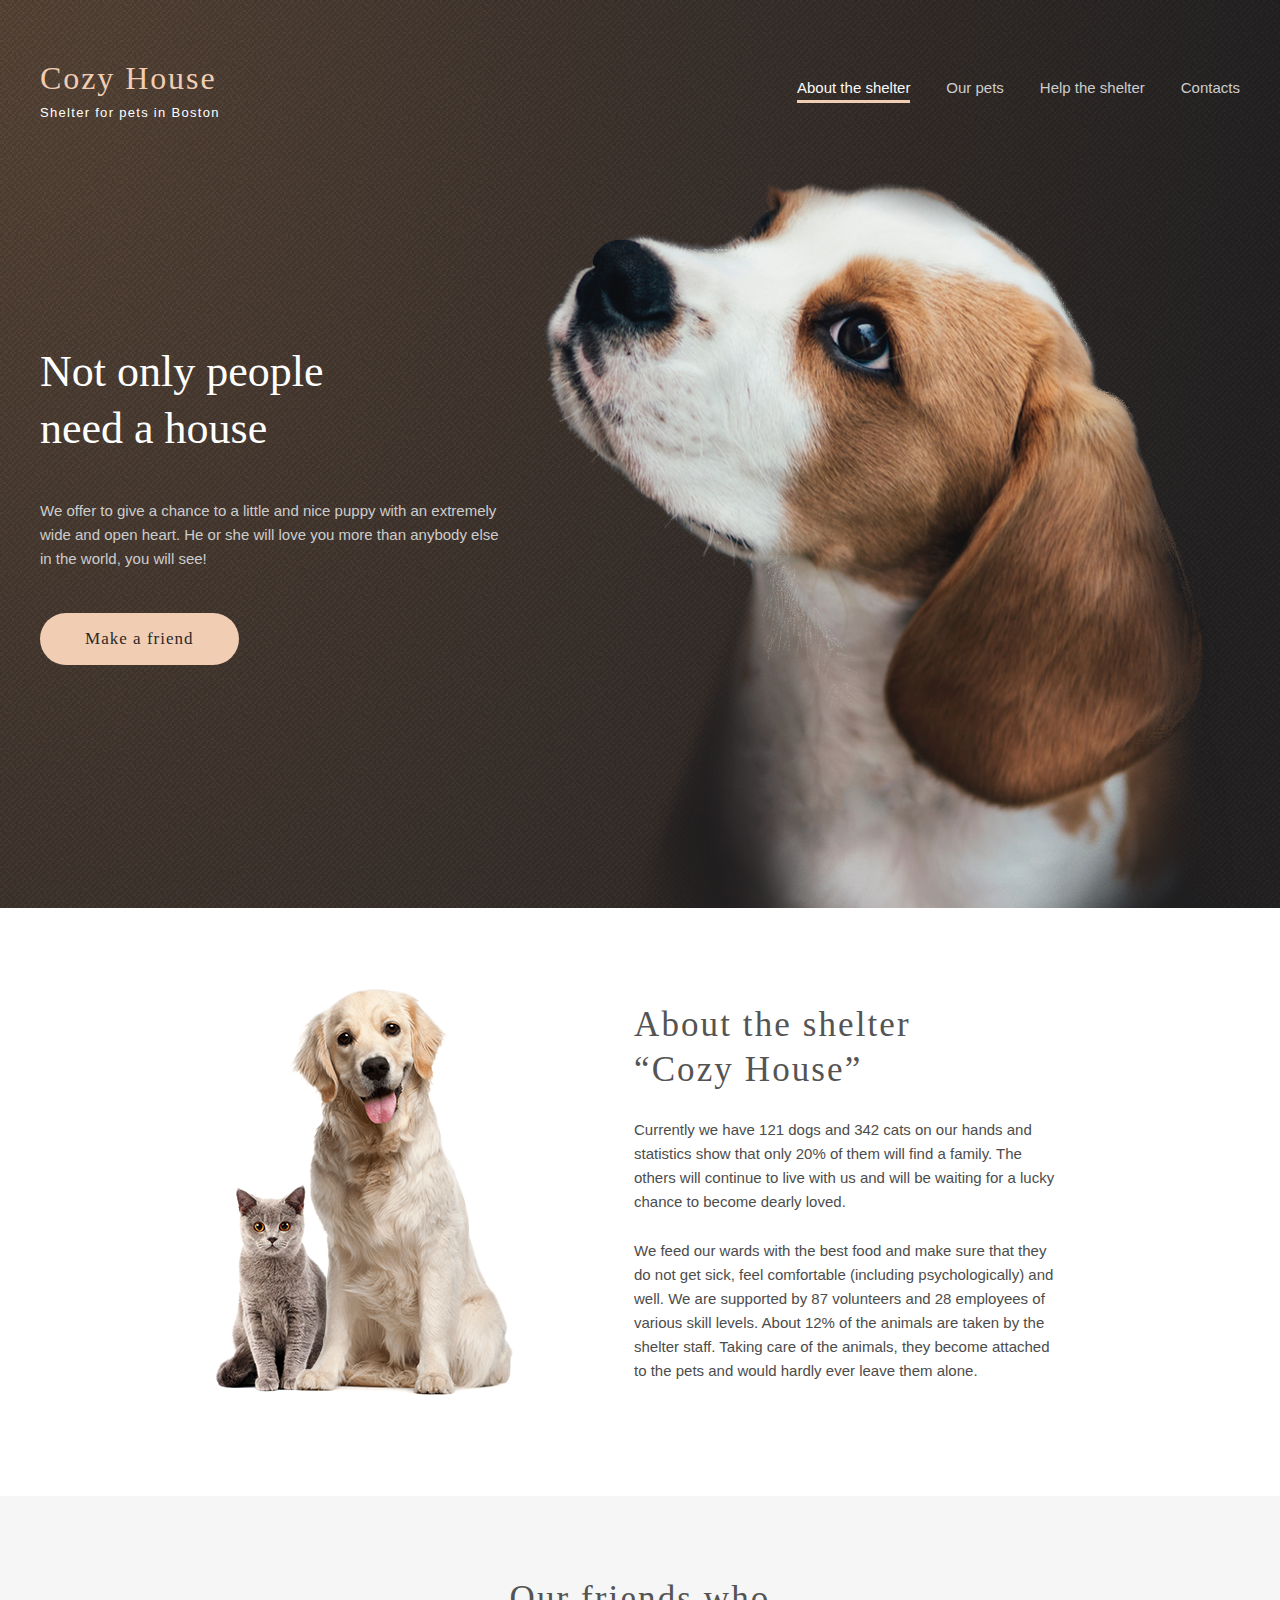
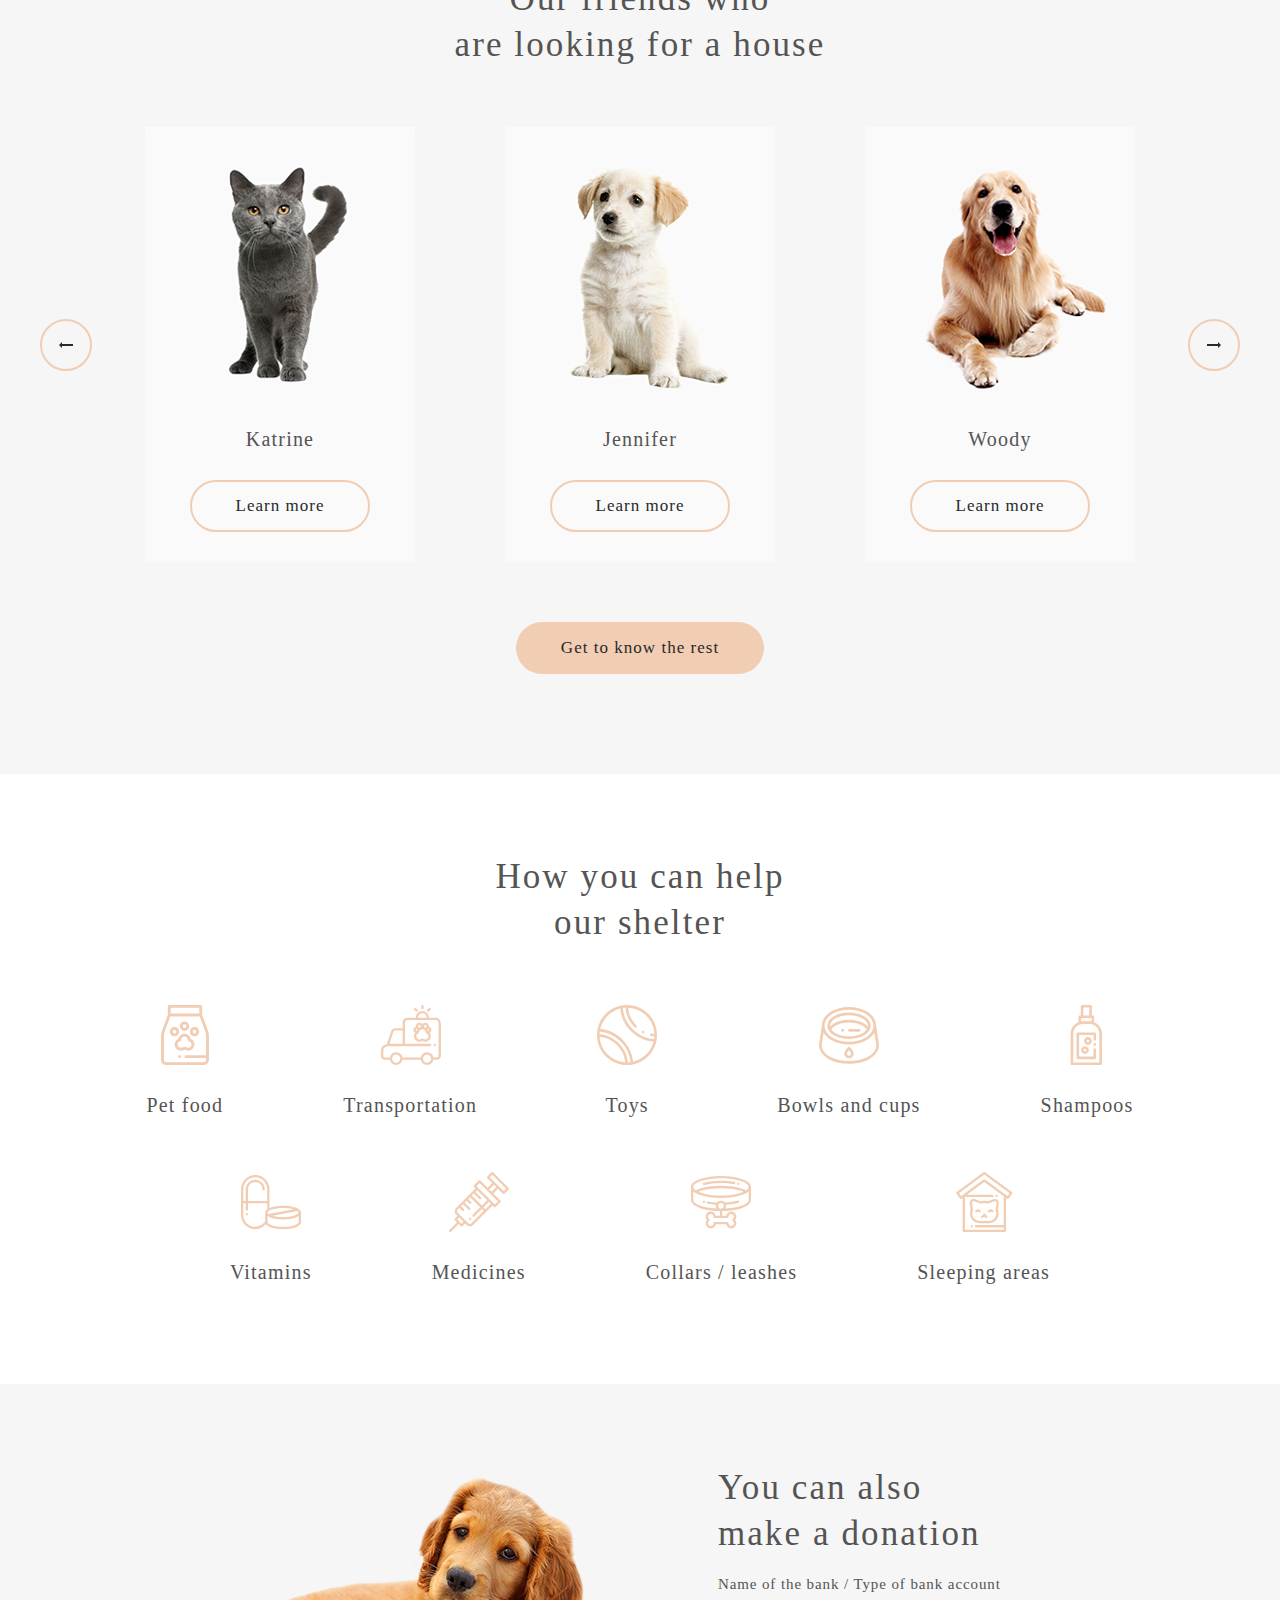
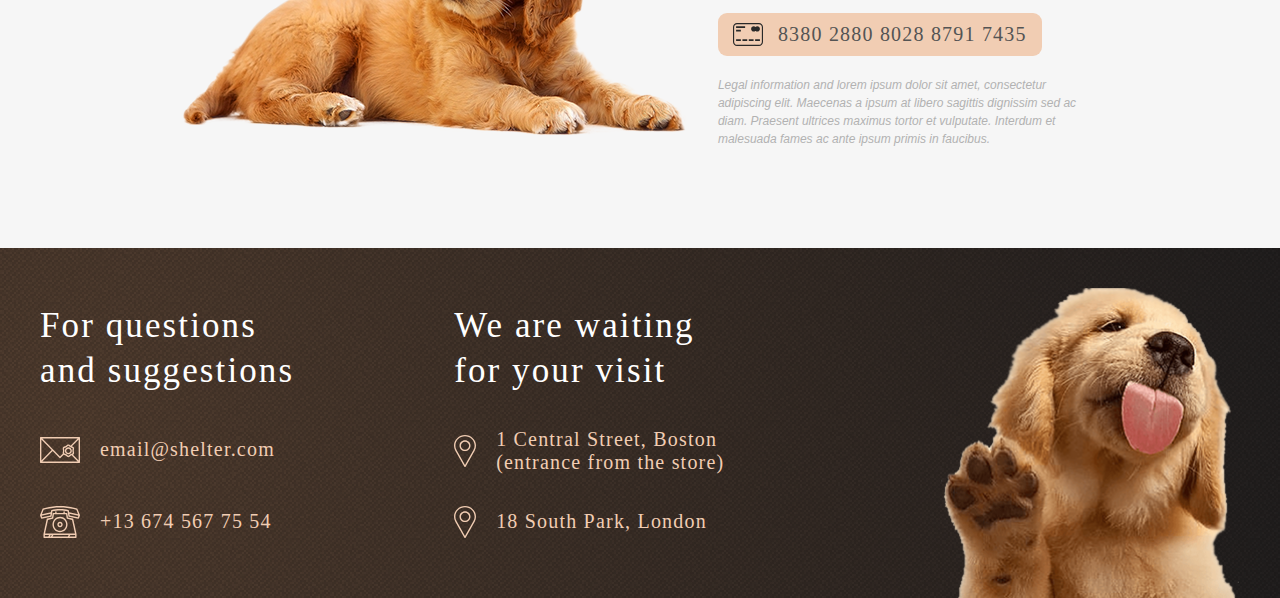
==== commit 775f9c1e: "refactor: update sources paths" ====
--- a/shelter/pages/main/main.html
+++ b/shelter/pages/main/main.html
@@ -28,23 +28,30 @@
                         </a>
                     </li>
                     <li class="list__item">
-                        <a class="list__link list__link_disabled"
-                            href="/dotoshka-JS2020Q3/shelter/pages/pets/pets.html">
+                        <a class="list__link"
+                            href="../pets/pets.html">
                             Our pets
                         </a>
                     </li>
                     <li class="list__item">
-                        <a class="list__link list__link_disabled" href="#">
+                        <a class="list__link" href="#">
                             Help the shelter
                         </a>
                     </li>
                     <li class="list__item">
-                        <a class="list__link list__link_disabled" href="#">
+                        <a class="list__link" href="#">
                             Contacts
                         </a>
                     </li>
                 </ul>
             </nav>
+            <div class="burger-menu">
+                <svg width="30" height="22" viewBox="0 0 30 22" fill="none" xmlns="http://www.w3.org/2000/svg">
+                    <line y1="21" x2="30" y2="21" stroke="#F1CDB3" stroke-width="2"/>
+                    <line y1="11" x2="30" y2="11" stroke="#F1CDB3" stroke-width="2"/>
+                    <line y1="1" x2="30" y2="1" stroke="#F1CDB3" stroke-width="2"/>
+                </svg>                    
+            </div>
         </div>
     </header>
     <main>
@@ -66,13 +73,13 @@
                 </div>
                 <div class="start-screen__img-wrapper">
                     <img class="start-screen__img content__img"
-                        src="/dotoshka-JS2020Q3/shelter/assets/images/start-screen-puppy.png" alt="start-screen-puppy">
+                        src="../../assets/images/start-screen-puppy.png" alt="start-screen-puppy">
                 </div>
             </div>
         </section>
         <section class="wrapper about">
             <div class="about__img-wrapper">
-                <img class="about__img content__img" src="/dotoshka-JS2020Q3/shelter/assets/images/about-pets.png"
+                <img class="about__img content__img" src="../../assets/images/about-pets.png"
                     alt="About pets">
             </div>
             <div class="about-content">
@@ -104,31 +111,31 @@
                 </h3>
                 <div class="slider">
                     <button class="slider-button" type="button">
-                        <img class="slider-button__icon" src="/dotoshka-JS2020Q3/shelter/assets/icons/arrow_left.svg"
+                        <img class="slider-button__icon" src="../../assets/icons/arrow-left.svg"
                             alt="">
                     </button>
                     <div class="slider-cards">
                         <div class="slider-card">
                             <img class="slider-card__img"
-                                src="/dotoshka-JS2020Q3/shelter/assets/images/pets-katrine.png" alt="Katrine">
+                                src="../../assets/images/pets/pets-katrine.png" alt="Katrine">
                             <p class="slider-card__title">Katrine</p>
                             <button class="slider-card__button">Learn more</button>
                         </div>
                         <div class="slider-card">
                             <img class="slider-card__img"
-                                src="/dotoshka-JS2020Q3/shelter/assets/images/pets-jennifer.png" alt="Jennifer">
+                                src="../../assets/images/pets/pets-jennifer.png" alt="Jennifer">
                             <p class="slider-card__title">Jennifer</p>
                             <button class="slider-card__button">Learn more</button>
                         </div>
                         <div class="slider-card">
                             <img class="slider-card__img"
-                                src="/dotoshka-JS2020Q3/shelter/assets/images/pets-woody.png" alt="Woody">
+                                src="../../assets/images/pets/pets-woody.png" alt="Woody">
                             <p class="slider-card__title">Woody</p>
                             <button class="slider-card__button">Learn more</button>
                         </div>
                     </div>
                     <button class="slider-button">
-                        <img class="slider-button__icon" src="/dotoshka-JS2020Q3/shelter/assets/icons/arrow_right.svg"
+                        <img class="slider-button__icon" src="../../assets/icons/arrow-right.svg"
                             alt="">
                     </button>
                 </div>
@@ -142,39 +149,39 @@
             </h3>
             <div class="help-list">
                 <div class="help-list__item">
-                    <img src="/dotoshka-JS2020Q3/shelter/assets/icons/help/icon-pet-food.svg" alt="Pet food">
+                    <img src="../../assets/icons/help/icon-pet-food.svg" alt="Pet food">
                     <p class="help-list__title">Pet food</p>
                 </div>
                 <div class="help-list__item">
-                    <img src="/dotoshka-JS2020Q3/shelter/assets/icons/help/icon-transportation.svg" alt="Pet food">
+                    <img src="../../assets/icons/help/icon-transportation.svg" alt="Pet food">
                     <p class="help-list__title">Transportation</p>
                 </div>
                 <div class="help-list__item">
-                    <img src="/dotoshka-JS2020Q3/shelter/assets/icons/help/icon-toys.svg" alt="Pet food">
+                    <img src="../..//assets/icons/help/icon-toys.svg" alt="Pet food">
                     <p class="help-list__title">Toys</p>
                 </div>
                 <div class="help-list__item">
-                    <img src="/dotoshka-JS2020Q3/shelter/assets/icons/help/icon-bowls-and-cups.svg" alt="Pet food">
+                    <img src="../../assets/icons/help/icon-bowls-and-cups.svg" alt="Pet food">
                     <p class="help-list__title">Bowls and cups</p>
                 </div>
                 <div class="help-list__item">
-                    <img src="/dotoshka-JS2020Q3/shelter/assets/icons/help/icon-shampoos.svg" alt="Pet food">
+                    <img src="../../assets/icons/help/icon-shampoos.svg" alt="Pet food">
                     <p class="help-list__title">Shampoos</p>
                 </div>
                 <div class="help-list__item">
-                    <img src="/dotoshka-JS2020Q3/shelter/assets/icons/help/icon-vitamins.svg" alt="Pet food">
+                    <img src="../../assets/icons/help/icon-vitamins.svg" alt="Pet food">
                     <p class="help-list__title">Vitamins</p>
                 </div>
                 <div class="help-list__item">
-                    <img src="/dotoshka-JS2020Q3/shelter/assets/icons/help/icon-medicines.svg" alt="Pet food">
+                    <img src="../../assets/icons/help/icon-medicines.svg" alt="Pet food">
                     <p class="help-list__title">Medicines</p>
                 </div>
                 <div class="help-list__item">
-                    <img src="/dotoshka-JS2020Q3/shelter/assets/icons/help/icon-collars-leashes.svg" alt="Pet food">
+                    <img src="../../assets/icons/help/icon-collars-leashes.svg" alt="Pet food">
                     <p class="help-list__title">Collars / leashes</p>
                 </div>
                 <div class="help-list__item">
-                    <img src="/dotoshka-JS2020Q3/shelter/assets/icons/help/icon-sleeping-area.svg" alt="Pet food">
+                    <img src="../../assets/icons/help/icon-sleeping-area.svg" alt="Pet food">
                     <p class="help-list__title">Sleeping areas</p>
                 </div>
             </div>
@@ -183,7 +190,7 @@
             <div class="wrapper donation">
                 <div class="donation__img-wrapper">
                     <img class="donation__img content__img"
-                        src="/dotoshka-JS2020Q3/shelter/assets/images/donation-dog.png" alt="Donation dog">
+                        src="../../assets/images/donation-dog.png" alt="Donation dog">
                 </div>
                 <div class="donation-content">
                     <h3 class="donation-content__title">
@@ -195,7 +202,7 @@
                     </div>
                     <div class="donation-content__card">
                         <img class="donation-content__card-icon"
-                            src="/dotoshka-JS2020Q3/shelter/assets/icons/credit-card.svg" alt="Card icon">
+                            src="../../assets/icons/credit-card.svg" alt="Card icon">
                         <a class="donation-content__card-number" href="#donation">
                             8380 2880 8028 8791 7435
                         </a>
@@ -218,12 +225,12 @@
                         <p>and suggestions</p>
                     </h3>
                     <a class="footer-content__link" href="mailto:email@shelter.com" target="_blank">
-                        <img class="footer-content__icon" src="/dotoshka-JS2020Q3/shelter/assets/icons/icon-email.svg"
+                        <img class="footer-content__icon" src="../../assets/icons/icon-email.svg"
                             alt="E-mail" />
                         email@shelter.com
                     </a>
                     <a class="footer-content__link" href="tel:+136745677554" target="_blank">
-                        <img class="footer-content__icon" src="/dotoshka-JS2020Q3/shelter/assets/icons/icon-phone.svg"
+                        <img class="footer-content__icon" src="../../assets/icons/icon-phone.svg"
                             alt="E-mail" />
                         +13 674 567 75 54
                     </a>
@@ -234,7 +241,7 @@
                         <p>for your visit</p>
                     </h3>
                     <a class="footer-content__link" href="https://goo.gl/maps/HouZCQU6gogQcJx47" target="_blank">
-                        <img class="footer-content__icon" src="/dotoshka-JS2020Q3/shelter/assets/icons/icon-marker.svg"
+                        <img class="footer-content__icon" src="../../assets/icons/icon-marker.svg"
                             alt="E-mail" />
                         <span class="footer-content__text">
                             <span>1 Central Street, Boston</span>
@@ -242,14 +249,14 @@
                         </span>  
                     </a>
                     <a class="footer-content__link" href="https://goo.gl/maps/kNLszwUGrpm9ne1p7" target="_blank">
-                        <img class="footer-content__icon" src="/dotoshka-JS2020Q3/shelter/assets/icons/icon-marker.svg"
+                        <img class="footer-content__icon" src="../../assets/icons/icon-marker.svg"
                             alt="E-mail" />
                         <p>18 South Park, London </p>
                     </a>
                 </div>
             </div>
             <div class="footer__img-wrapper">
-                <img class="footer__img content__img" src="/dotoshka-JS2020Q3/shelter/assets/images/footer-puppy.png"
+                <img class="footer__img content__img" src="../../assets/images/footer-puppy.png"
                     alt="Puppy">
             </div>
         </div>
--- a/shelter/pages/main/main.css
+++ b/shelter/pages/main/main.css
@@ -12,25 +12,36 @@
   font-size: 10px;
 }
 
-.wrapper {
-  max-width: 1200px;
-  margin: 0 auto;
-  display: -webkit-box;
-  display: -ms-flexbox;
-  display: flex;
-}
-
 .content__img {
   display: block;
   width: 100%;
   height: auto;
 }
 
+/* Wrapper */
+.wrapper {
+  max-width: 1200px;
+  margin: 0 auto;
+  display: -webkit-box;
+  display: -ms-flexbox;
+  display: flex;
+}
+
+@media (max-width: 1279px) {
+  .wrapper {
+    max-width: 92.18%;
+  }
+}
+
+@media (max-width: 767px) {
+  .wrapper {
+    max-width: 93.75%;
+  }
+}
+
 /* Header */
 .header-container {
   width: 100%;
-  padding: 6rem 0;
-  position: absolute;
 }
 
 .header-container h1 {
@@ -59,7 +70,6 @@
 }
 
 .logo__title {
-  color: #F1CDB3;
   font-family: Georgia, 'Times New Roman', Times, serif;
   font-size: 3.2rem;
   letter-spacing: 0.06em;
@@ -67,7 +77,6 @@
 }
 
 .logo__subtitle {
-  color: #FFFFFF;
   font-family: Arial, Helvetica, sans-serif;
   font-size: 1.3rem;
   letter-spacing: 0.1em;
@@ -91,188 +100,23 @@
   padding-bottom: 0.5rem;
 }
 
-.menu .list__item_active {
-  padding-top: 0.3rem;
-  border-bottom: 3px solid #F1CDB3;
-  color: #FAFAFA;
-}
-
 .menu .list__link {
-  color: #CDCDCD;
   text-decoration: none;
   font-family: Arial, Helvetica, sans-serif;
   font-size: 1.5rem;
   line-height: 160%;
 }
 
-.menu .list__link:hover {
-  color: #FAFAFA;
-}
-
-/* Start screen */
-.start-screen-container {
-  background: url(/dotoshka-JS2020Q3/shelter/assets/images/noise_transparent@2x.png), radial-gradient(100% 215.42% at 0% 0%, #5B483A 0%, #262425 100%), #211F20;
-  padding-top: 18rem;
-}
-
-.start-screen {
-  -webkit-box-pack: justify;
-      -ms-flex-pack: justify;
-          justify-content: space-between;
-  -webkit-box-align: center;
-      -ms-flex-align: center;
-          align-items: center;
-}
-
-.start-screen-content {
-  display: -webkit-box;
-  display: -ms-flexbox;
-  display: flex;
-  -webkit-box-orient: vertical;
-  -webkit-box-direction: normal;
-      -ms-flex-direction: column;
-          flex-direction: column;
-  -webkit-box-pack: center;
-      -ms-flex-pack: center;
-          justify-content: center;
-  -webkit-box-align: start;
-      -ms-flex-align: start;
-          align-items: flex-start;
-  max-width: 39%;
-  padding-bottom: 8rem;
-}
-
-.start-screen-content__title {
-  font-family: Georgia;
-  font-size: 4.4rem;
-  font-weight: 400;
-  line-height: 130%;
-  color: #FFFFFF;
-}
-
-.start-screen-content__subtitle {
-  font-family: Arial;
-  font-weight: 400;
-  font-size: 1.5rem;
-  line-height: 160%;
-  color: #CDCDCD;
-  margin: 4.2rem 0;
-}
-
-.start-screen-content__button {
-  font-family: Georgia;
-  font-size: 1.7rem;
-  line-height: 130%;
-  letter-spacing: 0.06em;
-  color: #292929;
-  background: #F1CDB3;
-  border-radius: 10rem;
-  border: none;
-  outline: none;
-  cursor: pointer;
-  padding: 1.5rem 4.5rem;
-}
-
-.start-screen-content__button:hover {
-  background: #FDDCC4;
-}
-
-/* About */
-.about {
-  -webkit-box-pack: center;
-      -ms-flex-pack: center;
-          justify-content: center;
-  -webkit-box-align: center;
-      -ms-flex-align: center;
-          align-items: center;
-  padding-top: 8rem;
-  padding-bottom: 10rem;
-}
-
-.about-content {
-  margin-left: 10%;
-  max-width: 36%;
-}
-
-.about-content__title {
-  font-family: Georgia;
-  font-size: 3.5rem;
-  font-weight: 400;
-  line-height: 130%;
-  letter-spacing: 0.06em;
-  color: #545454;
-}
-
-.about-content__text {
-  font-family: Arial;
-  font-weight: 400;
-  font-size: 1.5rem;
-  line-height: 160%;
-  color: #4C4C4C;
-}
-
-.about-content__text p:first-child {
-  padding: 2.5rem 0;
+.menu .list__item_active {
+  padding-top: 0.3rem;
+  border-bottom: 3px solid #F1CDB3;
+}
+
+.burger-menu {
+  display: none;
 }
 
 /* Friends */
-.friends-container {
-  background-color: #F6F6F6;
-}
-
-.friends {
-  padding: 8rem 0 10rem;
-  -webkit-box-orient: vertical;
-  -webkit-box-direction: normal;
-      -ms-flex-direction: column;
-          flex-direction: column;
-  -webkit-box-align: center;
-      -ms-flex-align: center;
-          align-items: center;
-}
-
-.friends__title {
-  font-family: Georgia;
-  font-size: 3.5rem;
-  font-weight: 400;
-  line-height: 130%;
-  letter-spacing: 0.06em;
-  color: #545454;
-  text-align: center;
-}
-
-.friends__button {
-  font-family: Georgia;
-  font-size: 1.7rem;
-  line-height: 130%;
-  letter-spacing: 0.06em;
-  color: #292929;
-  background: #F1CDB3;
-  border-radius: 10rem;
-  border: none;
-  outline: none;
-  cursor: pointer;
-  padding: 1.5rem 4.5rem;
-}
-
-.friends__button:hover {
-  background: #FDDCC4;
-}
-
-.slider {
-  display: -webkit-box;
-  display: -ms-flexbox;
-  display: flex;
-  margin: 6rem 0;
-  width: 100%;
-  -webkit-box-pack: justify;
-      -ms-flex-pack: justify;
-          justify-content: space-between;
-  -webkit-box-align: center;
-      -ms-flex-align: center;
-          align-items: center;
-}
-
 .slider-button {
   font-family: Georgia;
   font-size: 1.7rem;
@@ -303,17 +147,11 @@
   border: 2px solid #FDDCC4;
 }
 
-.slider-button__icon {
-  margin: 2.1rem 1.7rem;
-}
-
-.slider-cards {
-  display: -webkit-box;
-  display: -ms-flexbox;
-  display: flex;
-  -webkit-box-align: center;
-      -ms-flex-align: center;
-          align-items: center;
+.slider-button:disabled {
+  border: 2px solid #CDCDCD;
+  background: none;
+  color: #CDCDCD;
+  cursor: initial;
 }
 
 .slider-card {
@@ -332,10 +170,8 @@
 
 .slider-card:hover {
   background-color: #FFFFFF;
-}
-
-.slider-card:not(:last-child) {
-  margin-right: 9rem;
+  -webkit-transform: scale(1.01);
+          transform: scale(1.01);
 }
 
 .slider-card__title {
@@ -374,6 +210,363 @@
   border: 2px solid #FDDCC4;
 }
 
+.slider-card__button:disabled {
+  border: 2px solid #CDCDCD;
+  background: none;
+  color: #CDCDCD;
+  cursor: initial;
+}
+
+/* Footer */
+.footer-container {
+  background: url(../../assets/images/noise_transparent@2x.png), radial-gradient(110.67% 538.64% at 5.73% 50%, #513D2F 0%, #1A1A1C 100%), #211F20;
+}
+
+.footer {
+  -webkit-box-pack: justify;
+      -ms-flex-pack: justify;
+          justify-content: space-between;
+  -webkit-box-align: end;
+      -ms-flex-align: end;
+          align-items: flex-end;
+  padding-top: 4rem;
+}
+
+.footer-content {
+  display: -webkit-box;
+  display: -ms-flexbox;
+  display: flex;
+  margin-bottom: 6rem;
+}
+
+.footer-content__contacts {
+  margin-right: 16rem;
+}
+
+.footer-content__contacts a:nth-child(2) {
+  margin-top: 4rem;
+  margin-bottom: 4rem;
+}
+
+.footer-content__location a:nth-child(2) {
+  margin-top: 3.4rem;
+  margin-bottom: 3.2rem;
+}
+
+.footer-content__location a:nth-child(2) span span {
+  display: block;
+}
+
+.footer-content__title {
+  font-family: Georgia;
+  font-size: 3.5rem;
+  font-weight: 400;
+  line-height: 130%;
+  letter-spacing: 0.06em;
+  color: #545454;
+  color: #FFFFFF;
+}
+
+.footer-content__link {
+  display: -webkit-box;
+  display: -ms-flexbox;
+  display: flex;
+  -webkit-box-align: center;
+      -ms-flex-align: center;
+          align-items: center;
+  text-decoration: none;
+  font-family: Georgia;
+  font-size: 2rem;
+  font-weight: 400;
+  line-height: 115%;
+  letter-spacing: 0.06em;
+  color: #545454;
+  text-align: center;
+  color: #F1CDB3;
+  text-align: left;
+}
+
+.footer-content__icon {
+  margin-right: 2rem;
+}
+
+/* Footer tablet*/
+@media (max-width: 1279px) {
+  .footer {
+    -webkit-box-orient: vertical;
+    -webkit-box-direction: normal;
+        -ms-flex-direction: column;
+            flex-direction: column;
+    -webkit-box-align: center;
+        -ms-flex-align: center;
+            align-items: center;
+    padding-top: 3rem;
+  }
+  .footer-content {
+    -webkit-box-pack: center;
+        -ms-flex-pack: center;
+            justify-content: center;
+    margin-bottom: 6.5rem;
+    width: 100%;
+  }
+  .footer-content__contacts {
+    margin-right: 8.5%;
+  }
+}
+
+/* Footer mobile*/
+@media (max-width: 767px) {
+  .footer__img-wrapper {
+    max-width: 86.7%;
+  }
+  .footer-content {
+    -webkit-box-orient: vertical;
+    -webkit-box-direction: normal;
+        -ms-flex-direction: column;
+            flex-direction: column;
+    margin-bottom: 4rem;
+    -webkit-box-align: center;
+        -ms-flex-align: center;
+            align-items: center;
+  }
+  .footer-content__contacts {
+    margin-right: 0;
+    margin-bottom: 4rem;
+  }
+  .footer-content__contacts a {
+    -webkit-box-pack: center;
+        -ms-flex-pack: center;
+            justify-content: center;
+  }
+  .footer-content__location a:nth-child(2) {
+    margin-top: 4rem;
+    margin-bottom: 4rem;
+  }
+  .footer-content__title {
+    font-family: Georgia;
+    font-size: 2.5rem;
+    font-weight: 400;
+    font-style: normal;
+    line-height: 130%;
+    letter-spacing: 0.06em;
+    color: #545454;
+    text-align: center;
+    color: #FFFFFF;
+    margin: 0 auto;
+    max-width: 91.8vw;
+  }
+  .footer-content__title p {
+    display: inline;
+  }
+}
+
+/* Header main */
+.header-container {
+  padding: 6rem 0;
+  position: absolute;
+}
+
+.logo__title {
+  color: #F1CDB3;
+}
+
+.logo__subtitle {
+  color: #FFFFFF;
+}
+
+.list .list__link {
+  color: #CDCDCD;
+}
+
+.list .list__link:hover {
+  color: #FAFAFA;
+}
+
+.list .list__item_active a {
+  color: #FAFAFA;
+}
+
+/* Start screen */
+.start-screen-container {
+  background: url(../../assets/images/noise_transparent@2x.png), radial-gradient(100% 215.42% at 0% 0%, #5B483A 0%, #262425 100%), #211F20;
+  padding-top: 18rem;
+}
+
+.start-screen {
+  -webkit-box-pack: justify;
+      -ms-flex-pack: justify;
+          justify-content: space-between;
+  -webkit-box-align: center;
+      -ms-flex-align: center;
+          align-items: center;
+}
+
+.start-screen-content {
+  display: -webkit-box;
+  display: -ms-flexbox;
+  display: flex;
+  -webkit-box-orient: vertical;
+  -webkit-box-direction: normal;
+      -ms-flex-direction: column;
+          flex-direction: column;
+  -webkit-box-pack: center;
+      -ms-flex-pack: center;
+          justify-content: center;
+  -webkit-box-align: start;
+      -ms-flex-align: start;
+          align-items: flex-start;
+  max-width: 39%;
+  margin-bottom: 8rem;
+}
+
+.start-screen-content__title {
+  font-family: Georgia;
+  font-size: 4.4rem;
+  font-weight: 400;
+  line-height: 130%;
+  color: #FFFFFF;
+}
+
+.start-screen-content__subtitle {
+  font-family: Arial;
+  font-weight: 400;
+  font-size: 1.5rem;
+  line-height: 160%;
+  color: #CDCDCD;
+  margin: 4.2rem 0;
+}
+
+.start-screen-content__button {
+  font-family: Georgia;
+  font-size: 1.7rem;
+  line-height: 130%;
+  letter-spacing: 0.06em;
+  color: #292929;
+  background: #F1CDB3;
+  border-radius: 10rem;
+  border: none;
+  outline: none;
+  cursor: pointer;
+  padding: 1.5rem 4.5rem;
+}
+
+.start-screen-content__button:hover {
+  background: #FDDCC4;
+}
+
+/* About */
+.about {
+  -webkit-box-pack: center;
+      -ms-flex-pack: center;
+          justify-content: center;
+  -webkit-box-align: center;
+      -ms-flex-align: center;
+          align-items: center;
+  padding-top: 8rem;
+  padding-bottom: 10rem;
+}
+
+.about-content {
+  margin-left: 10%;
+  max-width: 36%;
+}
+
+.about-content__title {
+  font-family: Georgia;
+  font-size: 3.5rem;
+  font-weight: 400;
+  line-height: 130%;
+  letter-spacing: 0.06em;
+  color: #545454;
+}
+
+.about-content__text {
+  font-family: Arial;
+  font-weight: 400;
+  font-size: 1.5rem;
+  line-height: 160%;
+  color: #4C4C4C;
+}
+
+.about-content__text p:first-child {
+  padding: 2.5rem 0;
+}
+
+/* Friends */
+.friends-container {
+  background-color: #F6F6F6;
+}
+
+.friends {
+  padding: 8rem 0 10rem;
+  -webkit-box-orient: vertical;
+  -webkit-box-direction: normal;
+      -ms-flex-direction: column;
+          flex-direction: column;
+  -webkit-box-align: center;
+      -ms-flex-align: center;
+          align-items: center;
+}
+
+.friends__title {
+  font-family: Georgia;
+  font-size: 3.5rem;
+  font-weight: 400;
+  line-height: 130%;
+  letter-spacing: 0.06em;
+  color: #545454;
+  text-align: center;
+}
+
+.friends__button {
+  font-family: Georgia;
+  font-size: 1.7rem;
+  line-height: 130%;
+  letter-spacing: 0.06em;
+  color: #292929;
+  background: #F1CDB3;
+  border-radius: 10rem;
+  border: none;
+  outline: none;
+  cursor: pointer;
+  padding: 1.5rem 4.5rem;
+}
+
+.friends__button:hover {
+  background: #FDDCC4;
+}
+
+.slider {
+  display: -webkit-box;
+  display: -ms-flexbox;
+  display: flex;
+  margin: 6rem 0;
+  width: 100%;
+  -webkit-box-pack: justify;
+      -ms-flex-pack: justify;
+          justify-content: space-between;
+  -webkit-box-align: center;
+      -ms-flex-align: center;
+          align-items: center;
+}
+
+.slider-button__icon {
+  margin: 2.1rem 1.7rem;
+}
+
+.slider-cards {
+  display: -webkit-box;
+  display: -ms-flexbox;
+  display: flex;
+  -webkit-box-align: center;
+      -ms-flex-align: center;
+          align-items: center;
+}
+
+.slider-card:not(:last-child) {
+  margin-right: 9rem;
+}
+
 /* Help */
 .help {
   padding-top: 8rem;
@@ -411,6 +604,10 @@
   text-align: center;
 }
 
+.help-list__item img {
+  margin-bottom: 2.7rem;
+}
+
 .help-list__title {
   font-family: Georgia;
   font-size: 2rem;
@@ -419,7 +616,6 @@
   letter-spacing: 0.06em;
   color: #545454;
   text-align: center;
-  margin-top: 2.7rem;
 }
 
 /* Donation */
@@ -509,85 +705,8 @@
   color: #B2B2B2;
 }
 
-/* Footer */
-.footer-container {
-  background: url(/dotoshka-JS2020Q3/shelter/assets/images/noise_transparent@2x.png), radial-gradient(110.67% 538.64% at 5.73% 50%, #513D2F 0%, #1A1A1C 100%), #211F20;
-}
-
-.footer {
-  -webkit-box-pack: justify;
-      -ms-flex-pack: justify;
-          justify-content: space-between;
-  -webkit-box-align: end;
-      -ms-flex-align: end;
-          align-items: flex-end;
-  padding-top: 4rem;
-}
-
-.footer-content {
-  display: -webkit-box;
-  display: -ms-flexbox;
-  display: flex;
-  margin-bottom: 6rem;
-}
-
-.footer-content__contacts {
-  margin-right: 16rem;
-}
-
-.footer-content__contacts a:nth-child(2) {
-  margin-top: 4rem;
-  margin-bottom: 4rem;
-}
-
-.footer-content__location a:nth-child(2) {
-  margin-top: 3.4rem;
-  margin-bottom: 3.2rem;
-}
-
-.footer-content__location a:nth-child(2) span span {
-  display: block;
-}
-
-.footer-content__title {
-  font-family: Georgia;
-  font-size: 3.5rem;
-  font-weight: 400;
-  line-height: 130%;
-  letter-spacing: 0.06em;
-  color: #545454;
-  color: #FFFFFF;
-}
-
-.footer-content__link {
-  display: -webkit-box;
-  display: -ms-flexbox;
-  display: flex;
-  -webkit-box-align: center;
-      -ms-flex-align: center;
-          align-items: center;
-  text-decoration: none;
-  font-family: Georgia;
-  font-size: 2rem;
-  font-weight: 400;
-  line-height: 115%;
-  letter-spacing: 0.06em;
-  color: #545454;
-  text-align: center;
-  color: #F1CDB3;
-  text-align: left;
-}
-
-.footer-content__icon {
-  margin-right: 2rem;
-}
-
 /* Tablet */
 @media (max-width: 1279px) {
-  /* Common */
-  .wrapper {
-    max-width: 92.18%;
-  }
   /* Header */
   .header-container {
     padding: 3rem 3rem 6rem;
@@ -607,7 +726,7 @@
   }
   .start-screen-content {
     max-width: 65%;
-    padding-bottom: 10rem;
+    margin-bottom: 10rem;
   }
   .start-screen-content__button {
     -ms-flex-item-align: center;
@@ -629,7 +748,7 @@
   .about-content {
     margin-left: 0;
     margin-bottom: 8rem;
-    max-width: 61.5%;
+    max-width: 61%;
   }
   /* Friends */
   .slider-cards {
@@ -664,26 +783,226 @@
     margin-left: 0;
     margin-bottom: 6rem;
   }
-  /* Footer */
-  .footer {
+}
+
+/* Mobile */
+@media (max-width: 767px) {
+  /* Header */
+  .header-container {
+    padding-right: 5.3rem;
+    padding-left: 3%;
+  }
+  .header {
+    max-width: 100%;
+  }
+  .menu {
+    display: none;
+  }
+  .burger-menu {
+    display: initial;
+  }
+  .burger-menu:hover {
+    cursor: pointer;
+    -webkit-transform: scale(1.05);
+            transform: scale(1.05);
+  }
+  /* Start screen */
+  .start-screen-container {
+    padding-top: 15rem;
+  }
+  .start-screen {
     -webkit-box-orient: vertical;
     -webkit-box-direction: normal;
         -ms-flex-direction: column;
             flex-direction: column;
+  }
+  .start-screen-content {
+    max-width: 100%;
+    margin-bottom: 10.5rem;
     -webkit-box-align: center;
         -ms-flex-align: center;
             align-items: center;
-    padding-top: 3rem;
-  }
-  .footer-content {
+    text-align: center;
+  }
+  .start-screen-content__title {
+    font-family: Georgia;
+    font-size: 2.5rem;
+    font-weight: 400;
+    font-style: normal;
+    line-height: 130%;
+    letter-spacing: 0.06em;
+    color: #545454;
+    text-align: center;
+    color: #FFFFFF;
+  }
+  .start-screen-content__title p {
+    display: inline-block;
+  }
+  .start-screen__img-wrapper {
+    max-width: 86.6%;
+  }
+  .start-screen__img-wrapper img {
+    max-width: 56.9rem;
+  }
+  /* About */
+  .about {
+    padding: 4.2rem 0;
+  }
+  .about-content {
+    margin-bottom: 4.2rem;
+    max-width: 90%;
+    text-align: justify;
+  }
+  .about-content__title {
+    font-family: Georgia;
+    font-size: 2.5rem;
+    font-weight: 400;
+    font-style: normal;
+    line-height: 130%;
+    letter-spacing: 0.06em;
+    color: #545454;
+    text-align: center;
+  }
+  .about-content__title p {
+    display: inline-block;
+  }
+  .about__img-wrapper {
+    max-width: 86.6%;
+  }
+  /* Friends */
+  .friends {
+    padding-top: 4rem;
+    padding-bottom: 4.2rem;
+  }
+  .friends__title {
+    font-family: Georgia;
+    font-size: 2.5rem;
+    font-weight: 400;
+    font-style: normal;
+    line-height: 130%;
+    letter-spacing: 0.06em;
+    color: #545454;
+    text-align: center;
+  }
+  .friends__title p {
+    display: inline-block;
+  }
+  .slider {
+    margin: 4.2rem 0;
+    -ms-flex-wrap: wrap;
+        flex-wrap: wrap;
     -webkit-box-pack: center;
         -ms-flex-pack: center;
             justify-content: center;
-    margin-bottom: 6.5rem;
+  }
+  .slider-cards {
+    margin-bottom: 2rem;
     width: 100%;
-  }
-  .footer-content__contacts {
-    margin-right: 8.5%;
+    -webkit-box-ordinal-group: 0;
+        -ms-flex-order: -1;
+            order: -1;
+  }
+  .slider-card:first-child {
+    margin: 0;
+  }
+  .slider-card:nth-child(2) {
+    display: none;
+  }
+  .slider-button:first-child {
+    margin-right: 26.6%;
+  }
+  /* Help */
+  .help {
+    padding: 4.2rem 0;
+  }
+  .help__title {
+    font-family: Georgia;
+    font-size: 2.5rem;
+    font-weight: 400;
+    font-style: normal;
+    line-height: 130%;
+    letter-spacing: 0.06em;
+    color: #545454;
+    text-align: center;
+    margin-bottom: 1.2rem;
+  }
+  .help__title p {
+    display: inline-block;
+  }
+  .help-list {
+    -webkit-box-pack: left;
+        -ms-flex-pack: left;
+            justify-content: left;
+    -webkit-box-align: center;
+        -ms-flex-align: center;
+            align-items: center;
+  }
+  .help-list__item {
+    width: 47%;
+    margin: 0;
+    margin-top: 3rem;
+  }
+  .help-list__item:nth-child(odd) {
+    margin-right: 6%;
+  }
+  .help-list__item img {
+    max-width: 35.5%;
+    margin-bottom: 1.8rem;
+  }
+  .help-list__title {
+    font-family: Georgia;
+    font-size: 1.5rem;
+    font-weight: 400;
+    line-height: 110%;
+    letter-spacing: 0.06em;
+    color: #545454;
+    text-align: center;
+  }
+  /* Donation */
+  .donation {
+    padding: 4.2rem 0;
+  }
+  .donation__img-wrapper {
+    max-width: 87%;
+  }
+  .donation-content {
+    max-width: 93.7%;
+    margin-bottom: 4.2rem;
+    -webkit-box-align: center;
+        -ms-flex-align: center;
+            align-items: center;
+  }
+  .donation-content__title {
+    font-family: Georgia;
+    font-size: 2.5rem;
+    font-weight: 400;
+    font-style: normal;
+    line-height: 130%;
+    letter-spacing: 0.06em;
+    color: #545454;
+    text-align: center;
+  }
+  .donation-content__title p {
+    display: inline-block;
+  }
+  .donation-content__bank {
+    font-family: Arial;
+    font-weight: 400;
+    font-size: 1.5rem;
+    line-height: 160%;
+    letter-spacing: 0;
+  }
+  .donation-content__card-number {
+    font-family: Georgia;
+    font-size: 1.5rem;
+    font-weight: 400;
+    line-height: 110%;
+    letter-spacing: 0.06em;
+    color: #545454;
+    text-align: center;
+  }
+  .donation-content__legal {
+    text-align: justify;
   }
 }
 /*# sourceMappingURL=main.css.map */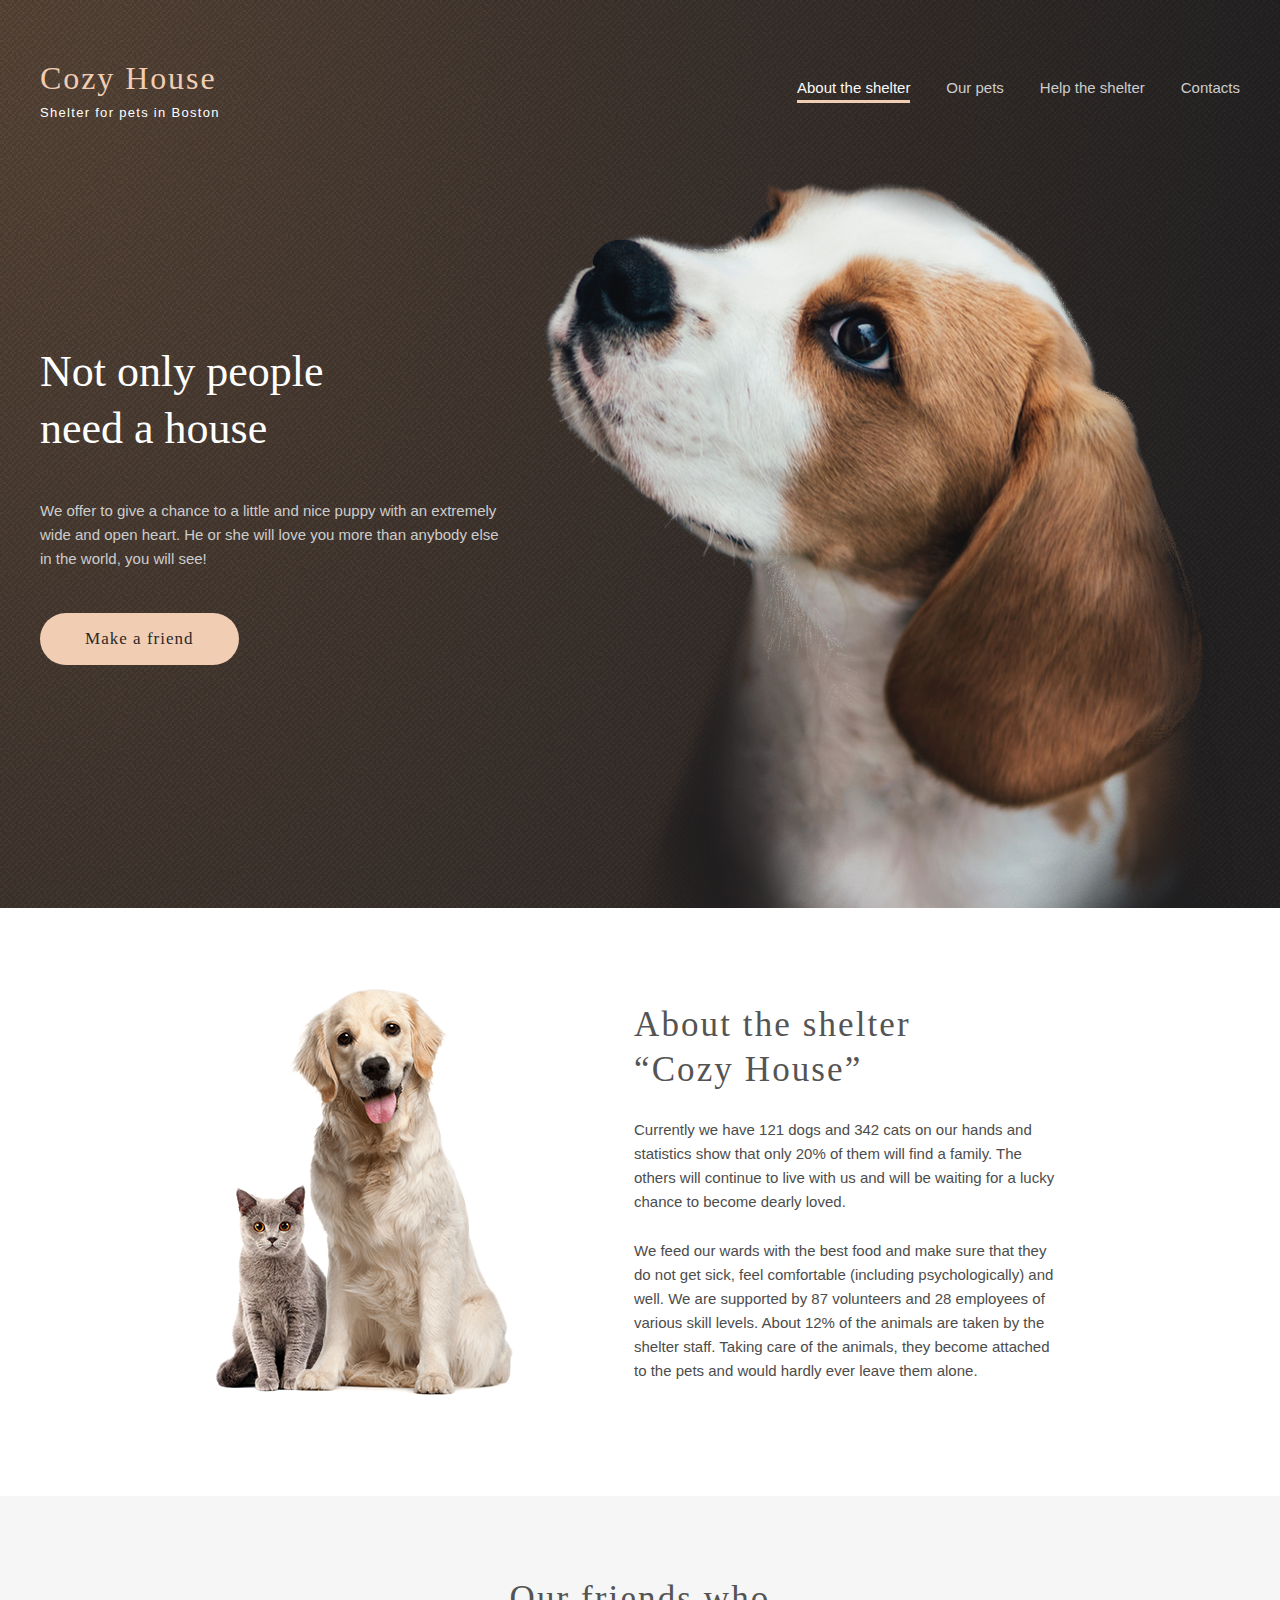
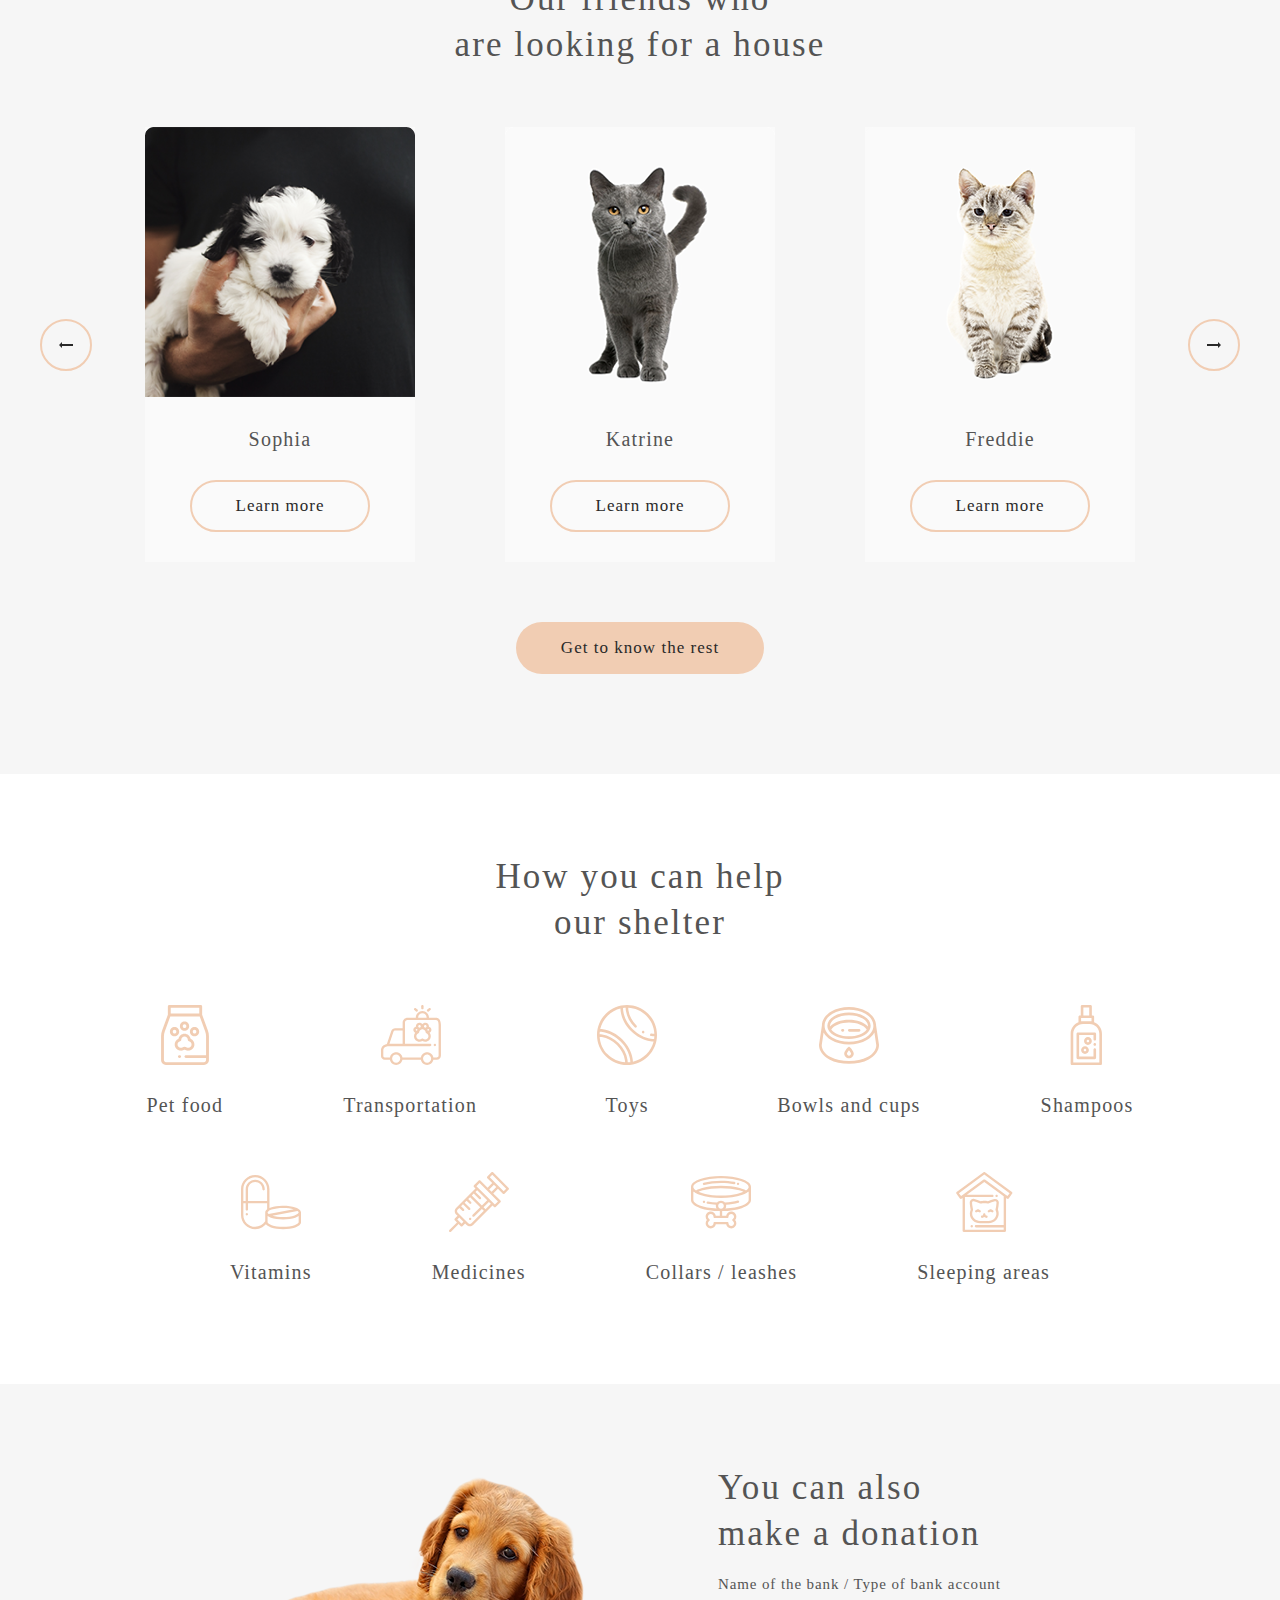
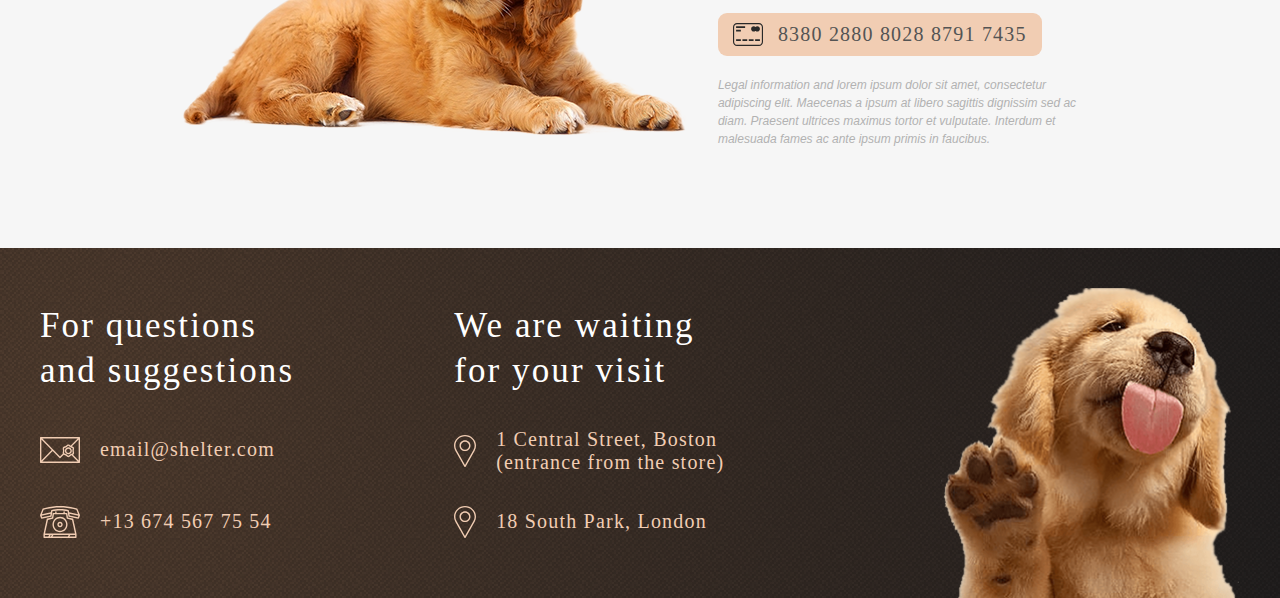
==== commit 95d3d2d6: "feat: add buttons actions, burger menu and popups" ====
--- a/shelter/pages/main/main.html
+++ b/shelter/pages/main/main.html
@@ -6,13 +6,14 @@
     <meta name="viewport" content="width=device-width, initial-scale=1.0">
     <title>shelter</title>
     <link rel="stylesheet" href="main.css">
+    <script defer src="script.js"></script>
 </head>
 
 <body>
     <header class="header-container">
         <h1>Cozy House</h1>
-        <div class="wrapper header">
-            <div class="logo">
+        <div class="wrapper header main">
+            <div class="logo main" id="logo" data-main-page>
                 <div class="logo__title">
                     Cozy House
                 </div>
@@ -20,10 +21,10 @@
                     Shelter for pets in Boston
                 </div>
             </div>
-            <nav class="menu">
+            <nav class="menu main" id="menu-window">
                 <ul class="list">
                     <li class="list__item list__item_active">
-                        <a class="list__link" href="#">
+                        <a class="list__link" href="./main.html">
                             About the shelter
                         </a>
                     </li>
@@ -34,24 +35,24 @@
                         </a>
                     </li>
                     <li class="list__item">
-                        <a class="list__link" href="#">
+                        <a class="list__link" href="javascript:void(0)">
                             Help the shelter
                         </a>
                     </li>
                     <li class="list__item">
-                        <a class="list__link" href="#">
+                        <a class="list__link" href="javascript:void(0)">
                             Contacts
                         </a>
                     </li>
                 </ul>
-            </nav>
-            <div class="burger-menu">
-                <svg width="30" height="22" viewBox="0 0 30 22" fill="none" xmlns="http://www.w3.org/2000/svg">
-                    <line y1="21" x2="30" y2="21" stroke="#F1CDB3" stroke-width="2"/>
-                    <line y1="11" x2="30" y2="11" stroke="#F1CDB3" stroke-width="2"/>
-                    <line y1="1" x2="30" y2="1" stroke="#F1CDB3" stroke-width="2"/>
-                </svg>                    
-            </div>
+            </nav>        
+        </div>
+        <div class="burger-menu" id="burger-menu">
+            <svg width="30" height="22" viewBox="0 0 30 22" fill="none" xmlns="http://www.w3.org/2000/svg">
+                <line y1="21" x2="30" y2="21" stroke="#F1CDB3" stroke-width="2"/>
+                <line y1="11" x2="30" y2="11" stroke="#F1CDB3" stroke-width="2"/>
+                <line y1="1" x2="30" y2="1" stroke="#F1CDB3" stroke-width="2"/>
+            </svg>                    
         </div>
     </header>
     <main>
@@ -67,7 +68,7 @@
                         with an extremely wide and open heart. He or she
                         will love you more than anybody else in the world, you will see!
                     </p>
-                    <button class="start-screen-content__button" type="button">
+                    <button class="start-screen-content__button" type="button" data-pets-page>
                         Make a friend
                     </button>
                 </div>
@@ -114,32 +115,15 @@
                         <img class="slider-button__icon" src="../../assets/icons/arrow-left.svg"
                             alt="">
                     </button>
-                    <div class="slider-cards">
-                        <div class="slider-card">
-                            <img class="slider-card__img"
-                                src="../../assets/images/pets/pets-katrine.png" alt="Katrine">
-                            <p class="slider-card__title">Katrine</p>
-                            <button class="slider-card__button">Learn more</button>
-                        </div>
-                        <div class="slider-card">
-                            <img class="slider-card__img"
-                                src="../../assets/images/pets/pets-jennifer.png" alt="Jennifer">
-                            <p class="slider-card__title">Jennifer</p>
-                            <button class="slider-card__button">Learn more</button>
-                        </div>
-                        <div class="slider-card">
-                            <img class="slider-card__img"
-                                src="../../assets/images/pets/pets-woody.png" alt="Woody">
-                            <p class="slider-card__title">Woody</p>
-                            <button class="slider-card__button">Learn more</button>
-                        </div>
+                    <div class="slider-cards" data-slider-cards>
+                        
                     </div>
                     <button class="slider-button">
                         <img class="slider-button__icon" src="../../assets/icons/arrow-right.svg"
                             alt="">
                     </button>
                 </div>
-                <button class="friends__button">Get to know the rest</button>
+                <button class="friends__button" data-pets-page>Get to know the rest</button>
             </div>
         </section>
         <section class="wrapper help">
@@ -261,6 +245,8 @@
             </div>
         </div>
     </footer>
+    
+    <div class="overlay" id="overlay"></div>
 </body>
 
 </html>--- a/shelter/pages/main/main.css
+++ b/shelter/pages/main/main.css
@@ -1,4 +1,24 @@
+@charset "UTF-8";
 /* Variables */
+/* Fonts */
+@font-face {
+  font-family: 'Georgia';
+  src: url("../fonts/Georgia/Georgia.eot");
+  src: local("Georgia"), url("../fonts/Georgia/Georgia.eot?#iefix") format("embedded-opentype"), url("../fonts/Georgia/Georgia.woff2") format("woff2"), url("../fonts/Georgia/Georgia.woff") format("woff"), url("../fonts/Georgia/Georgia.ttf") format("truetype");
+  font-weight: normal;
+  font-style: normal;
+  font-display: swap;
+}
+
+@font-face {
+  font-family: 'Georgia';
+  src: url("../fonts/Georgia/Georgia-Bold.eot");
+  src: local("Georgia Bold"), local("Georgia-Bold"), url("../fonts/Georgia/Georgia-Bold.eot?#iefix") format("embedded-opentype"), url("../fonts/Georgia/Georgia-Bold.woff2") format("woff2"), url("../fonts/Georgia/Georgia-Bold.woff") format("woff"), url("../fonts/Georgia/Georgia-Bold.ttf") format("truetype");
+  font-weight: bold;
+  font-style: normal;
+  font-display: swap;
+}
+
 /* Mixin */
 /* Common */
 * {
@@ -42,12 +62,14 @@
 /* Header */
 .header-container {
   width: 100%;
+  overflow: hidden;
 }
 
 .header-container h1 {
   width: 1px;
   height: 1px;
   opacity: 0;
+  margin: 0 auto;
 }
 
 .header {
@@ -67,6 +89,14 @@
   -webkit-box-direction: normal;
       -ms-flex-direction: column;
           flex-direction: column;
+  -webkit-transform: translateX(0);
+          transform: translateX(0);
+  -webkit-transition: 300ms ease-in-out;
+  transition: 300ms ease-in-out;
+}
+
+.logo:hover {
+  cursor: pointer;
 }
 
 .logo__title {
@@ -83,6 +113,21 @@
   line-height: 110%;
   margin-top: 1rem;
   text-align: center;
+}
+
+.logo.main .logo__title {
+  color: #F1CDB3;
+}
+
+.logo.main .logo__subtitle {
+  color: #FFFFFF;
+}
+
+.logo.active {
+  position: absolute;
+  top: 30px;
+  right: 124px;
+  z-index: 15;
 }
 
 .menu .list {
@@ -112,13 +157,53 @@
   border-bottom: 3px solid #F1CDB3;
 }
 
+.menu.main .list .list__link {
+  color: #CDCDCD;
+}
+
+.menu.main .list .list__link:hover {
+  color: #FAFAFA;
+}
+
+.menu.main .list .list__item_active a {
+  color: #FAFAFA;
+}
+
+.menu.active {
+  -webkit-transform: translateX(-32rem);
+          transform: translateX(-32rem);
+}
+
 .burger-menu {
   display: none;
+  position: absolute;
+  -webkit-transform: rotate(0deg);
+          transform: rotate(0deg);
+  -webkit-transition: 400ms ease-in-out;
+  transition: 400ms ease-in-out;
+  z-index: 15;
+  right: 5.3rem;
+  top: 4.9rem;
+}
+
+.burger-menu:hover {
+  cursor: pointer;
+  -webkit-transform: scale(1.05);
+          transform: scale(1.05);
+}
+
+.burger-menu.active {
+  -webkit-transform: rotate(90deg);
+          transform: rotate(90deg);
+}
+
+.burger-menu.active line {
+  stroke: #F1CDB3;
 }
 
 /* Friends */
 .slider-button {
-  font-family: Georgia;
+  font-family: Georgia, 'Times New Roman', Times, serif;
   font-size: 1.7rem;
   line-height: 130%;
   letter-spacing: 0.06em;
@@ -170,12 +255,13 @@
 
 .slider-card:hover {
   background-color: #FFFFFF;
-  -webkit-transform: scale(1.01);
-          transform: scale(1.01);
+  -webkit-box-shadow: 0px 2px 35px 14px rgba(13, 13, 13, 0.04);
+          box-shadow: 0px 2px 35px 14px rgba(13, 13, 13, 0.04);
+  cursor: pointer;
 }
 
 .slider-card__title {
-  font-family: Georgia;
+  font-family: Georgia, 'Times New Roman', Times, serif;
   font-size: 2rem;
   line-height: 110%;
   letter-spacing: 0.06em;
@@ -184,7 +270,7 @@
 }
 
 .slider-card__button {
-  font-family: Georgia;
+  font-family: Georgia, 'Times New Roman', Times, serif;
   font-size: 1.7rem;
   line-height: 130%;
   letter-spacing: 0.06em;
@@ -217,6 +303,12 @@
   cursor: initial;
 }
 
+.slider-card.active {
+  background-color: #FFFFFF;
+  -webkit-box-shadow: 0px 2px 35px 14px rgba(13, 13, 13, 0.04);
+          box-shadow: 0px 2px 35px 14px rgba(13, 13, 13, 0.04);
+}
+
 /* Footer */
 .footer-container {
   background: url(../../assets/images/noise_transparent@2x.png), radial-gradient(110.67% 538.64% at 5.73% 50%, #513D2F 0%, #1A1A1C 100%), #211F20;
@@ -258,7 +350,7 @@
 }
 
 .footer-content__title {
-  font-family: Georgia;
+  font-family: Georgia, 'Times New Roman', Times, serif;
   font-size: 3.5rem;
   font-weight: 400;
   line-height: 130%;
@@ -275,7 +367,7 @@
       -ms-flex-align: center;
           align-items: center;
   text-decoration: none;
-  font-family: Georgia;
+  font-family: Georgia, 'Times New Roman', Times, serif;
   font-size: 2rem;
   font-weight: 400;
   line-height: 115%;
@@ -343,7 +435,7 @@
     margin-bottom: 4rem;
   }
   .footer-content__title {
-    font-family: Georgia;
+    font-family: Georgia, 'Times New Roman', Times, serif;
     font-size: 2.5rem;
     font-weight: 400;
     font-style: normal;
@@ -360,30 +452,233 @@
   }
 }
 
+/* Popup */
+.popup {
+  position: fixed;
+  top: 50%;
+  left: 50%;
+  -webkit-transform: translate(-50%, -50%) scale(0);
+          transform: translate(-50%, -50%) scale(0);
+  -webkit-transition: 200ms ease-in-out;
+  transition: 200ms ease-in-out;
+  display: -webkit-box;
+  display: -ms-flexbox;
+  display: flex;
+  -webkit-box-pack: justify;
+      -ms-flex-pack: justify;
+          justify-content: space-between;
+  background-color: #FAFAFA;
+  border-radius: 9px;
+  -webkit-box-shadow: 0px 2px 35px 14px rgba(13, 13, 13, 0.04);
+          box-shadow: 0px 2px 35px 14px rgba(13, 13, 13, 0.04);
+  width: 900px;
+  z-index: 10;
+}
+
+.popup-content {
+  padding-top: 50px;
+  margin-right: 2rem;
+  max-width: 35.1rem;
+}
+
+.popup-content__title {
+  font-family: Georgia, 'Times New Roman', Times, serif;
+  font-size: 3.5rem;
+  font-weight: 400;
+  line-height: 130%;
+  letter-spacing: 0.06em;
+  color: #545454;
+  margin-bottom: 1rem;
+  text-align: left;
+}
+
+.popup-content__subtitle {
+  font-family: Georgia, 'Times New Roman', Times, serif;
+  font-size: 2rem;
+  font-weight: 400;
+  line-height: 115%;
+  letter-spacing: 0.06em;
+  color: #545454;
+  text-align: center;
+  margin-bottom: 4rem;
+  text-align: left;
+}
+
+.popup-content__info {
+  font-family: Georgia, 'Times New Roman', Times, serif;
+  font-size: 1.5rem;
+  font-weight: 400;
+  line-height: 110%;
+  letter-spacing: 0.06em;
+  color: #545454;
+  text-align: center;
+  margin-bottom: 4rem;
+  text-align: left;
+  line-height: 115%;
+}
+
+.popup-content__ul {
+  list-style-type: none;
+  list-style-position: inside;
+}
+
+.popup-content__ul li {
+  font-family: Georgia, 'Times New Roman', Times, serif;
+  font-size: 1.5rem;
+  font-weight: 400;
+  line-height: 110%;
+  letter-spacing: 0.06em;
+  color: #545454;
+  text-align: center;
+  line-height: 115%;
+  text-align: left;
+}
+
+.popup-content__ul li strong {
+  font-weight: 700;
+}
+
+.popup-content__ul li:not(:last-child) {
+  margin-bottom: 1.1rem;
+}
+
+.popup-content__ul li:before {
+  content: "•";
+  padding-right: .4rem;
+  color: #F1CDB3;
+}
+
+.popup__img img {
+  border-radius: 9px;
+  width: 500px;
+}
+
+.popup.active {
+  -webkit-transform: translate(-50%, -50%) scale(1);
+          transform: translate(-50%, -50%) scale(1);
+}
+
+.close-button {
+  font-family: Georgia, 'Times New Roman', Times, serif;
+  font-size: 1.7rem;
+  line-height: 130%;
+  letter-spacing: 0.06em;
+  color: #292929;
+  background: #F1CDB3;
+  border-radius: 10rem;
+  border: none;
+  outline: none;
+  cursor: pointer;
+  padding: 1.5rem 4.5rem;
+  background: none;
+  border: 2px solid #F1CDB3;
+  padding: 1.3rem 4.3rem;
+  padding: 0;
+  width: 52px;
+  height: 52px;
+  position: absolute;
+  top: -52px;
+  right: -42px;
+}
+
+.close-button:hover {
+  background: #FDDCC4;
+}
+
+.close-button:hover {
+  background: #FDDCC4;
+  border: 2px solid #FDDCC4;
+}
+
+.close-button:disabled {
+  border: 2px solid #CDCDCD;
+  background: none;
+  color: #CDCDCD;
+  cursor: initial;
+}
+
+.overlay {
+  opacity: 0;
+  position: fixed;
+  -webkit-transition: 200ms ease-in-out;
+  transition: 200ms ease-in-out;
+  left: 0;
+  top: 0;
+  bottom: 0;
+  right: 0;
+  background-color: rgba(41, 41, 41, 0.6);
+  pointer-events: none;
+  z-index: 5;
+}
+
+.overlay.active {
+  pointer-events: all;
+  opacity: 1;
+}
+
+/* Popup tablet*/
+@media (max-width: 1279px) {
+  .popup {
+    width: 630px;
+  }
+  .popup__img img {
+    width: 350px;
+  }
+  .popup-content {
+    padding-top: 1rem;
+    margin-right: .9rem;
+    max-width: 26.2rem;
+  }
+  .popup-content__subtitle {
+    margin-bottom: 2rem;
+  }
+  .popup-content__info {
+    font-size: 1.3rem;
+    line-height: 110%;
+    margin-bottom: 2rem;
+  }
+  .popup-content__ul li {
+    line-height: 120%;
+  }
+  .popup-content__ul li:not(:last-child) {
+    margin-bottom: .5rem;
+  }
+  .popup-content__ul li:before {
+    padding-right: .7rem;
+  }
+}
+
+/* Popup mobile*/
+@media (max-width: 767px) {
+  .popup {
+    width: 240px;
+  }
+  .popup__img {
+    display: none;
+  }
+  .popup-content {
+    padding: 1rem;
+    margin: 0;
+  }
+  .popup-content__title {
+    text-align: center;
+  }
+  .popup-content__subtitle {
+    text-align: center;
+  }
+  .popup-content__info {
+    margin-bottom: 2.4rem;
+    text-align: justify;
+  }
+  .close-button {
+    right: -29px;
+  }
+}
+
 /* Header main */
 .header-container {
   padding: 6rem 0;
   position: absolute;
-}
-
-.logo__title {
-  color: #F1CDB3;
-}
-
-.logo__subtitle {
-  color: #FFFFFF;
-}
-
-.list .list__link {
-  color: #CDCDCD;
-}
-
-.list .list__link:hover {
-  color: #FAFAFA;
-}
-
-.list .list__item_active a {
-  color: #FAFAFA;
 }
 
 /* Start screen */
@@ -420,7 +715,7 @@
 }
 
 .start-screen-content__title {
-  font-family: Georgia;
+  font-family: Georgia, 'Times New Roman', Times, serif;
   font-size: 4.4rem;
   font-weight: 400;
   line-height: 130%;
@@ -428,7 +723,7 @@
 }
 
 .start-screen-content__subtitle {
-  font-family: Arial;
+  font-family: Arial, Helvetica, sans-serif;
   font-weight: 400;
   font-size: 1.5rem;
   line-height: 160%;
@@ -437,7 +732,7 @@
 }
 
 .start-screen-content__button {
-  font-family: Georgia;
+  font-family: Georgia, 'Times New Roman', Times, serif;
   font-size: 1.7rem;
   line-height: 130%;
   letter-spacing: 0.06em;
@@ -472,7 +767,7 @@
 }
 
 .about-content__title {
-  font-family: Georgia;
+  font-family: Georgia, 'Times New Roman', Times, serif;
   font-size: 3.5rem;
   font-weight: 400;
   line-height: 130%;
@@ -481,7 +776,7 @@
 }
 
 .about-content__text {
-  font-family: Arial;
+  font-family: Arial, Helvetica, sans-serif;
   font-weight: 400;
   font-size: 1.5rem;
   line-height: 160%;
@@ -509,7 +804,7 @@
 }
 
 .friends__title {
-  font-family: Georgia;
+  font-family: Georgia, 'Times New Roman', Times, serif;
   font-size: 3.5rem;
   font-weight: 400;
   line-height: 130%;
@@ -519,7 +814,7 @@
 }
 
 .friends__button {
-  font-family: Georgia;
+  font-family: Georgia, 'Times New Roman', Times, serif;
   font-size: 1.7rem;
   line-height: 130%;
   letter-spacing: 0.06em;
@@ -563,7 +858,11 @@
           align-items: center;
 }
 
-.slider-card:not(:last-child) {
+.slider-card:nth-child(n + 4) {
+  display: none;
+}
+
+.slider-card:not(:nth-child(n + 3)) {
   margin-right: 9rem;
 }
 
@@ -578,7 +877,7 @@
 }
 
 .help__title {
-  font-family: Georgia;
+  font-family: Georgia, 'Times New Roman', Times, serif;
   font-size: 3.5rem;
   font-weight: 400;
   line-height: 130%;
@@ -609,7 +908,7 @@
 }
 
 .help-list__title {
-  font-family: Georgia;
+  font-family: Georgia, 'Times New Roman', Times, serif;
   font-size: 2rem;
   font-weight: 400;
   line-height: 115%;
@@ -647,7 +946,7 @@
 }
 
 .donation-content__title {
-  font-family: Georgia;
+  font-family: Georgia, 'Times New Roman', Times, serif;
   font-size: 3.5rem;
   font-weight: 400;
   line-height: 130%;
@@ -657,7 +956,7 @@
 }
 
 .donation-content__bank {
-  font-family: Georgia;
+  font-family: Georgia, 'Times New Roman', Times, serif;
   font-size: 1.5rem;
   line-height: 110%;
   letter-spacing: 0.06em;
@@ -681,7 +980,7 @@
 }
 
 .donation-content__card-number {
-  font-family: Georgia;
+  font-family: Georgia, 'Times New Roman', Times, serif;
   font-size: 2rem;
   font-weight: 400;
   line-height: 115%;
@@ -698,7 +997,7 @@
 }
 
 .donation-content__legal {
-  font-family: Arial;
+  font-family: Arial, Helvetica, sans-serif;
   font-style: italic;
   font-size: 1.2rem;
   line-height: 150%;
@@ -757,10 +1056,10 @@
         -ms-flex-pack: center;
             justify-content: center;
   }
-  .slider-card:last-child {
+  .slider-card:nth-child(3) {
     display: none;
   }
-  .slider-card:not(:last-child) {
+  .slider-card:not(:first-child) {
     margin-right: 0;
   }
   .slider-card:first-child {
@@ -795,16 +1094,45 @@
   .header {
     max-width: 100%;
   }
-  .menu {
-    display: none;
-  }
   .burger-menu {
     display: initial;
   }
-  .burger-menu:hover {
-    cursor: pointer;
-    -webkit-transform: scale(1.05);
-            transform: scale(1.05);
+  .menu {
+    background-color: #292929;
+    width: 32rem;
+    height: 100%;
+    -webkit-box-orient: vertical;
+    -webkit-box-direction: normal;
+        -ms-flex-direction: column;
+            flex-direction: column;
+    -webkit-box-pack: start;
+        -ms-flex-pack: start;
+            justify-content: flex-start;
+    position: fixed;
+    z-index: 10;
+    top: 0;
+    right: -32rem;
+    -webkit-transform: translateX(0);
+            transform: translateX(0);
+    -webkit-transition: -webkit-transform 300ms ease-in-out;
+    transition: -webkit-transform 300ms ease-in-out;
+    transition: transform 300ms ease-in-out;
+    transition: transform 300ms ease-in-out, -webkit-transform 300ms ease-in-out;
+    padding: 3rem 1rem 0;
+    padding-top: 24.8rem;
+  }
+  .menu .list {
+    -webkit-box-orient: vertical;
+    -webkit-box-direction: normal;
+        -ms-flex-direction: column;
+            flex-direction: column;
+    width: 100%;
+  }
+  .menu .list__item:not(:last-child) {
+    margin-bottom: 4rem;
+  }
+  .menu .list__link {
+    font-size: 3.2rem;
   }
   /* Start screen */
   .start-screen-container {
@@ -825,7 +1153,7 @@
     text-align: center;
   }
   .start-screen-content__title {
-    font-family: Georgia;
+    font-family: Georgia, 'Times New Roman', Times, serif;
     font-size: 2.5rem;
     font-weight: 400;
     font-style: normal;
@@ -854,7 +1182,7 @@
     text-align: justify;
   }
   .about-content__title {
-    font-family: Georgia;
+    font-family: Georgia, 'Times New Roman', Times, serif;
     font-size: 2.5rem;
     font-weight: 400;
     font-style: normal;
@@ -875,7 +1203,7 @@
     padding-bottom: 4.2rem;
   }
   .friends__title {
-    font-family: Georgia;
+    font-family: Georgia, 'Times New Roman', Times, serif;
     font-size: 2.5rem;
     font-weight: 400;
     font-style: normal;
@@ -916,7 +1244,7 @@
     padding: 4.2rem 0;
   }
   .help__title {
-    font-family: Georgia;
+    font-family: Georgia, 'Times New Roman', Times, serif;
     font-size: 2.5rem;
     font-weight: 400;
     font-style: normal;
@@ -950,7 +1278,7 @@
     margin-bottom: 1.8rem;
   }
   .help-list__title {
-    font-family: Georgia;
+    font-family: Georgia, 'Times New Roman', Times, serif;
     font-size: 1.5rem;
     font-weight: 400;
     line-height: 110%;
@@ -973,7 +1301,7 @@
             align-items: center;
   }
   .donation-content__title {
-    font-family: Georgia;
+    font-family: Georgia, 'Times New Roman', Times, serif;
     font-size: 2.5rem;
     font-weight: 400;
     font-style: normal;
@@ -986,14 +1314,14 @@
     display: inline-block;
   }
   .donation-content__bank {
-    font-family: Arial;
+    font-family: Arial, Helvetica, sans-serif;
     font-weight: 400;
     font-size: 1.5rem;
     line-height: 160%;
     letter-spacing: 0;
   }
   .donation-content__card-number {
-    font-family: Georgia;
+    font-family: Georgia, 'Times New Roman', Times, serif;
     font-size: 1.5rem;
     font-weight: 400;
     line-height: 110%;
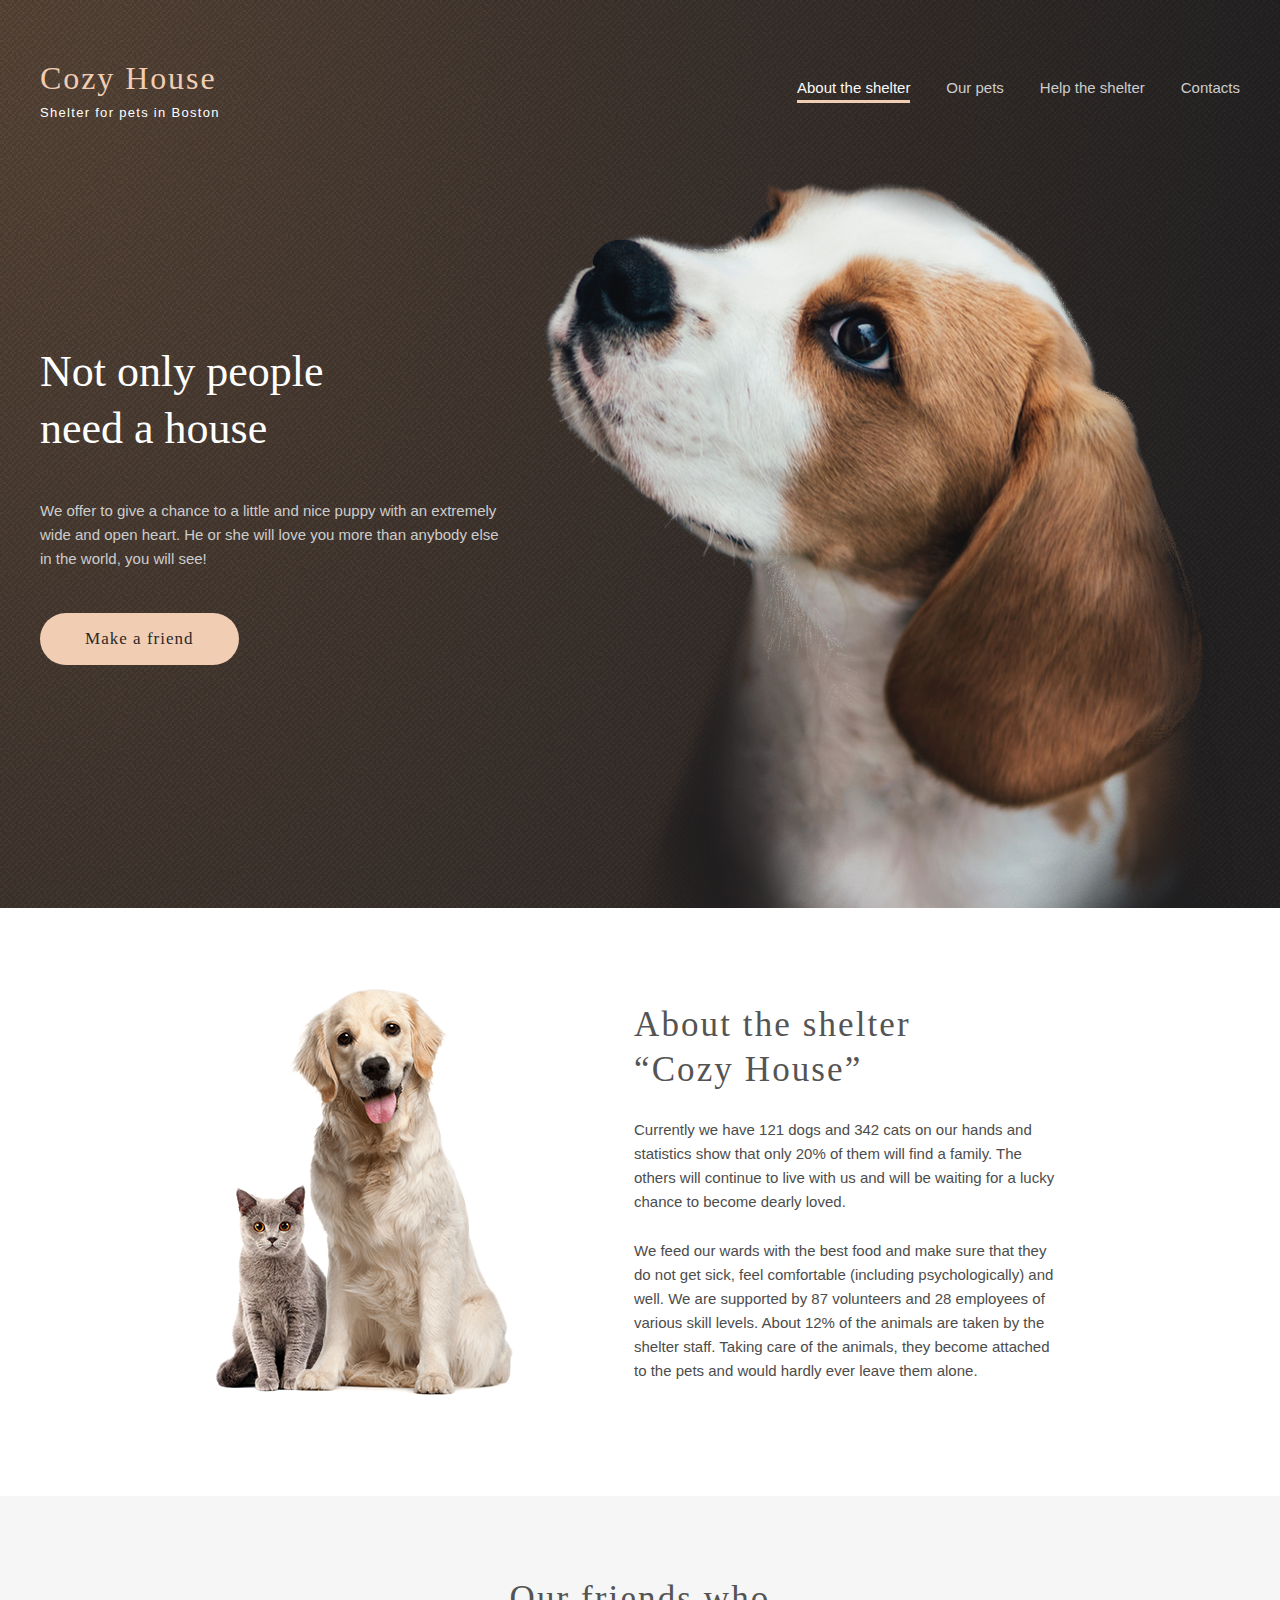
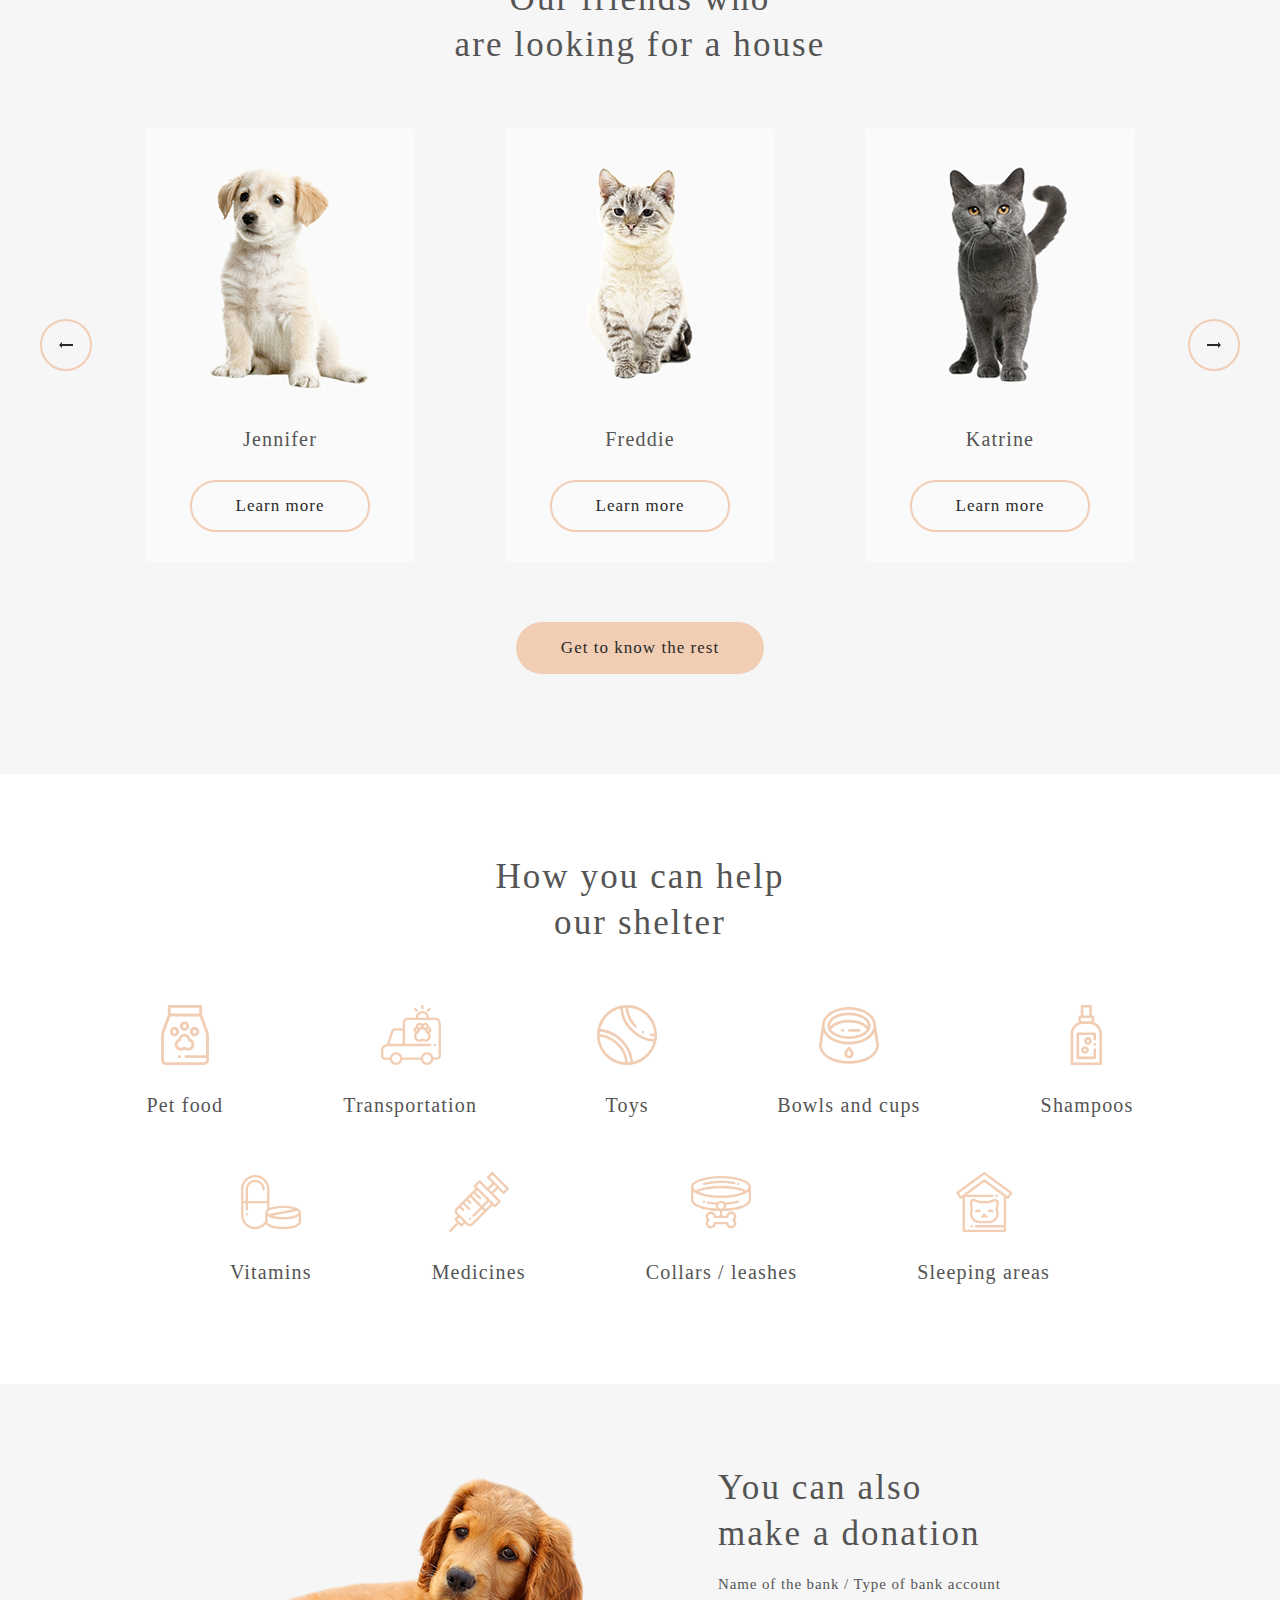
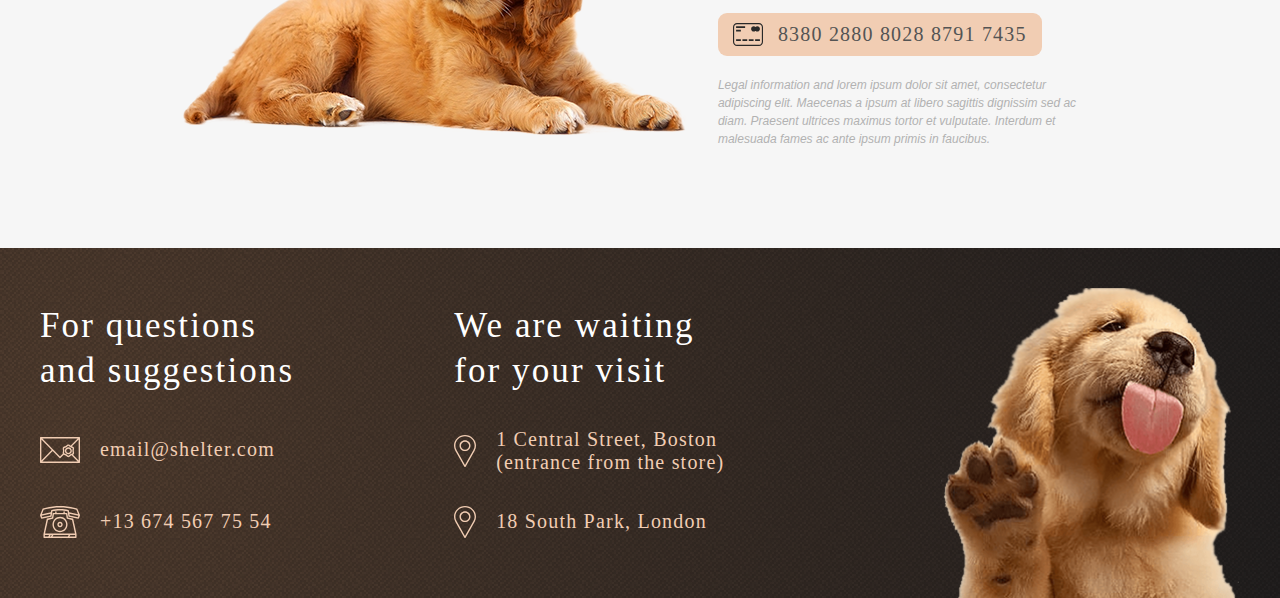
==== commit de77e43f: "feat: implement slider for main page, update styles" ====
--- a/shelter/pages/main/main.html
+++ b/shelter/pages/main/main.html
@@ -6,7 +6,7 @@
     <meta name="viewport" content="width=device-width, initial-scale=1.0">
     <title>shelter</title>
     <link rel="stylesheet" href="main.css">
-    <script defer src="script.js"></script>
+    <!-- <script defer src="script.js"></script> -->
 </head>
 
 <body>
@@ -34,12 +34,12 @@
                             Our pets
                         </a>
                     </li>
-                    <li class="list__item">
+                    <li class="list__item list__item_disabled">
                         <a class="list__link" href="javascript:void(0)">
                             Help the shelter
                         </a>
                     </li>
-                    <li class="list__item">
+                    <li class="list__item list__item_disabled">
                         <a class="list__link" href="javascript:void(0)">
                             Contacts
                         </a>
@@ -245,8 +245,9 @@
             </div>
         </div>
     </footer>
-    
     <div class="overlay" id="overlay"></div>
+    <div class="popups-container"></div>  
+    <script src="script.js"></script>
 </body>
 
 </html>--- a/shelter/pages/main/main.css
+++ b/shelter/pages/main/main.css
@@ -124,7 +124,7 @@
 }
 
 .logo.active {
-  position: absolute;
+  position: fixed;
   top: 30px;
   right: 124px;
   z-index: 15;
@@ -169,6 +169,15 @@
   color: #FAFAFA;
 }
 
+.menu.main .list .list__item_disabled {
+  cursor: default;
+}
+
+.menu.main .list .list__item_disabled a {
+  pointer-events: none;
+  text-decoration: none;
+}
+
 .menu.active {
   -webkit-transform: translateX(-32rem);
           transform: translateX(-32rem);
@@ -193,6 +202,7 @@
 }
 
 .burger-menu.active {
+  position: fixed;
   -webkit-transform: rotate(90deg);
           transform: rotate(90deg);
 }
@@ -240,6 +250,12 @@
 }
 
 .slider-card {
+  -webkit-animation-name: FadeIn;
+          animation-name: FadeIn;
+  -webkit-animation-duration: 400ms;
+          animation-duration: 400ms;
+  -webkit-animation-fill-mode: forwards;
+          animation-fill-mode: forwards;
   display: -webkit-box;
   display: -ms-flexbox;
   display: flex;
@@ -307,6 +323,30 @@
   background-color: #FFFFFF;
   -webkit-box-shadow: 0px 2px 35px 14px rgba(13, 13, 13, 0.04);
           box-shadow: 0px 2px 35px 14px rgba(13, 13, 13, 0.04);
+}
+
+@-webkit-keyframes FadeIn {
+  0% {
+    opacity: 0;
+  }
+  50% {
+    opacity: 0.5;
+  }
+  100% {
+    opacity: 1;
+  }
+}
+
+@keyframes FadeIn {
+  0% {
+    opacity: 0;
+  }
+  50% {
+    opacity: 0.5;
+  }
+  100% {
+    opacity: 1;
+  }
 }
 
 /* Footer */
@@ -608,7 +648,6 @@
   right: 0;
   background-color: rgba(41, 41, 41, 0.6);
   pointer-events: none;
-  z-index: 5;
 }
 
 .overlay.active {
@@ -858,12 +897,12 @@
           align-items: center;
 }
 
-.slider-card:nth-child(n + 4) {
+.slider-card:not(:nth-child(3n)) {
+  margin-right: 9rem;
+}
+
+.slider-card.hidden {
   display: none;
-}
-
-.slider-card:not(:nth-child(n + 3)) {
-  margin-right: 9rem;
 }
 
 /* Help */
